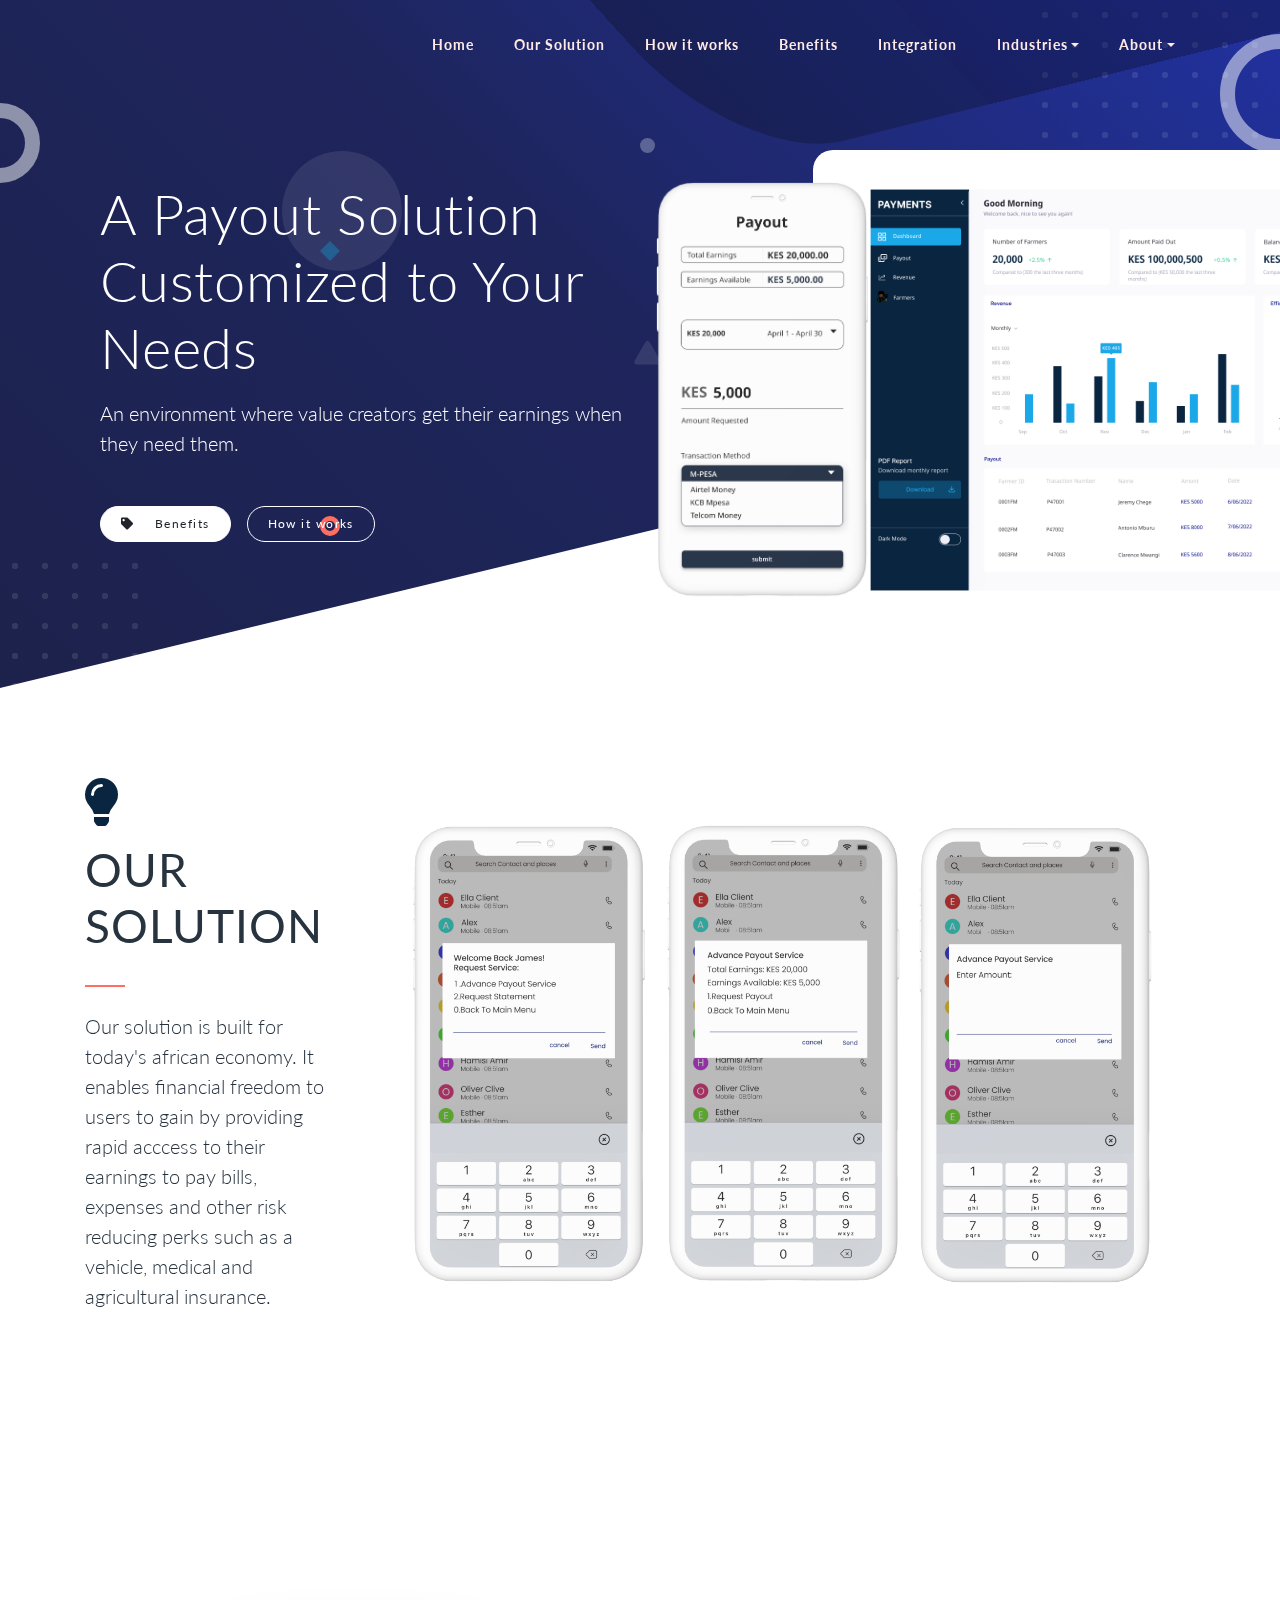
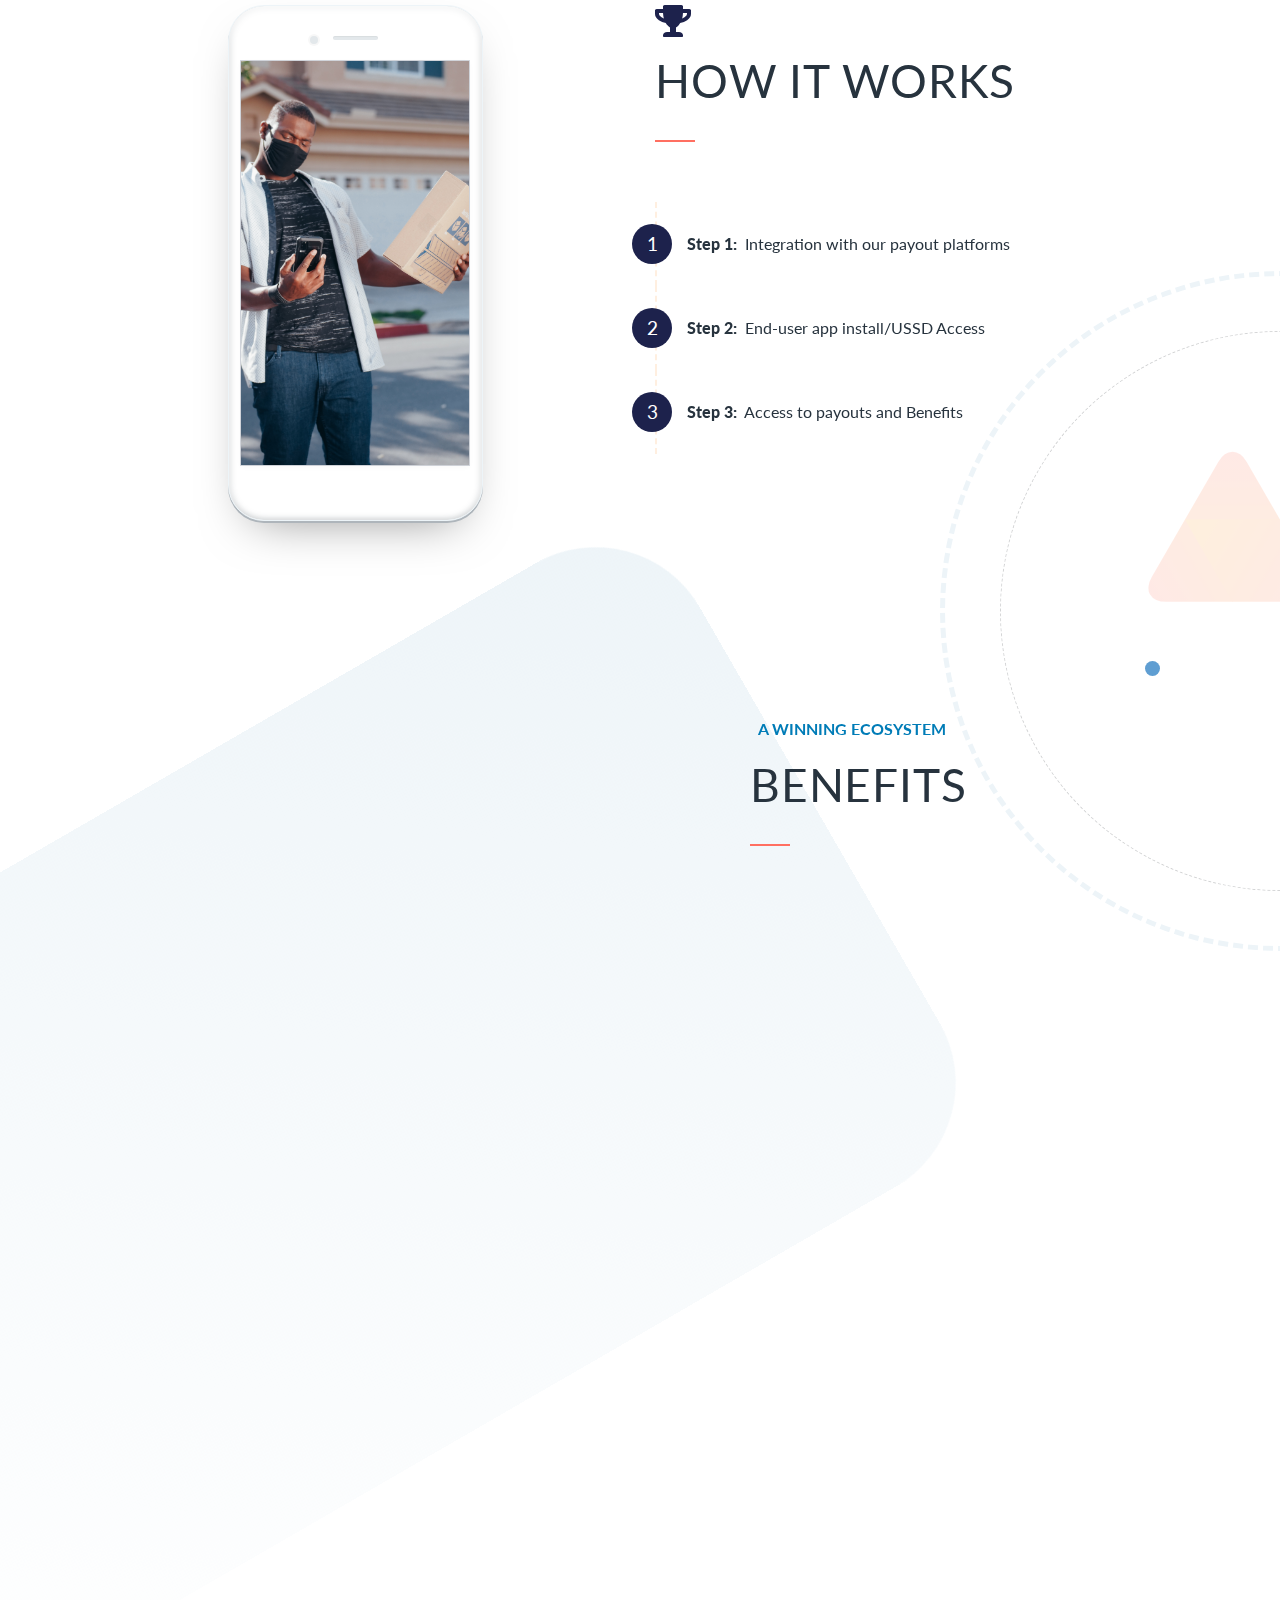
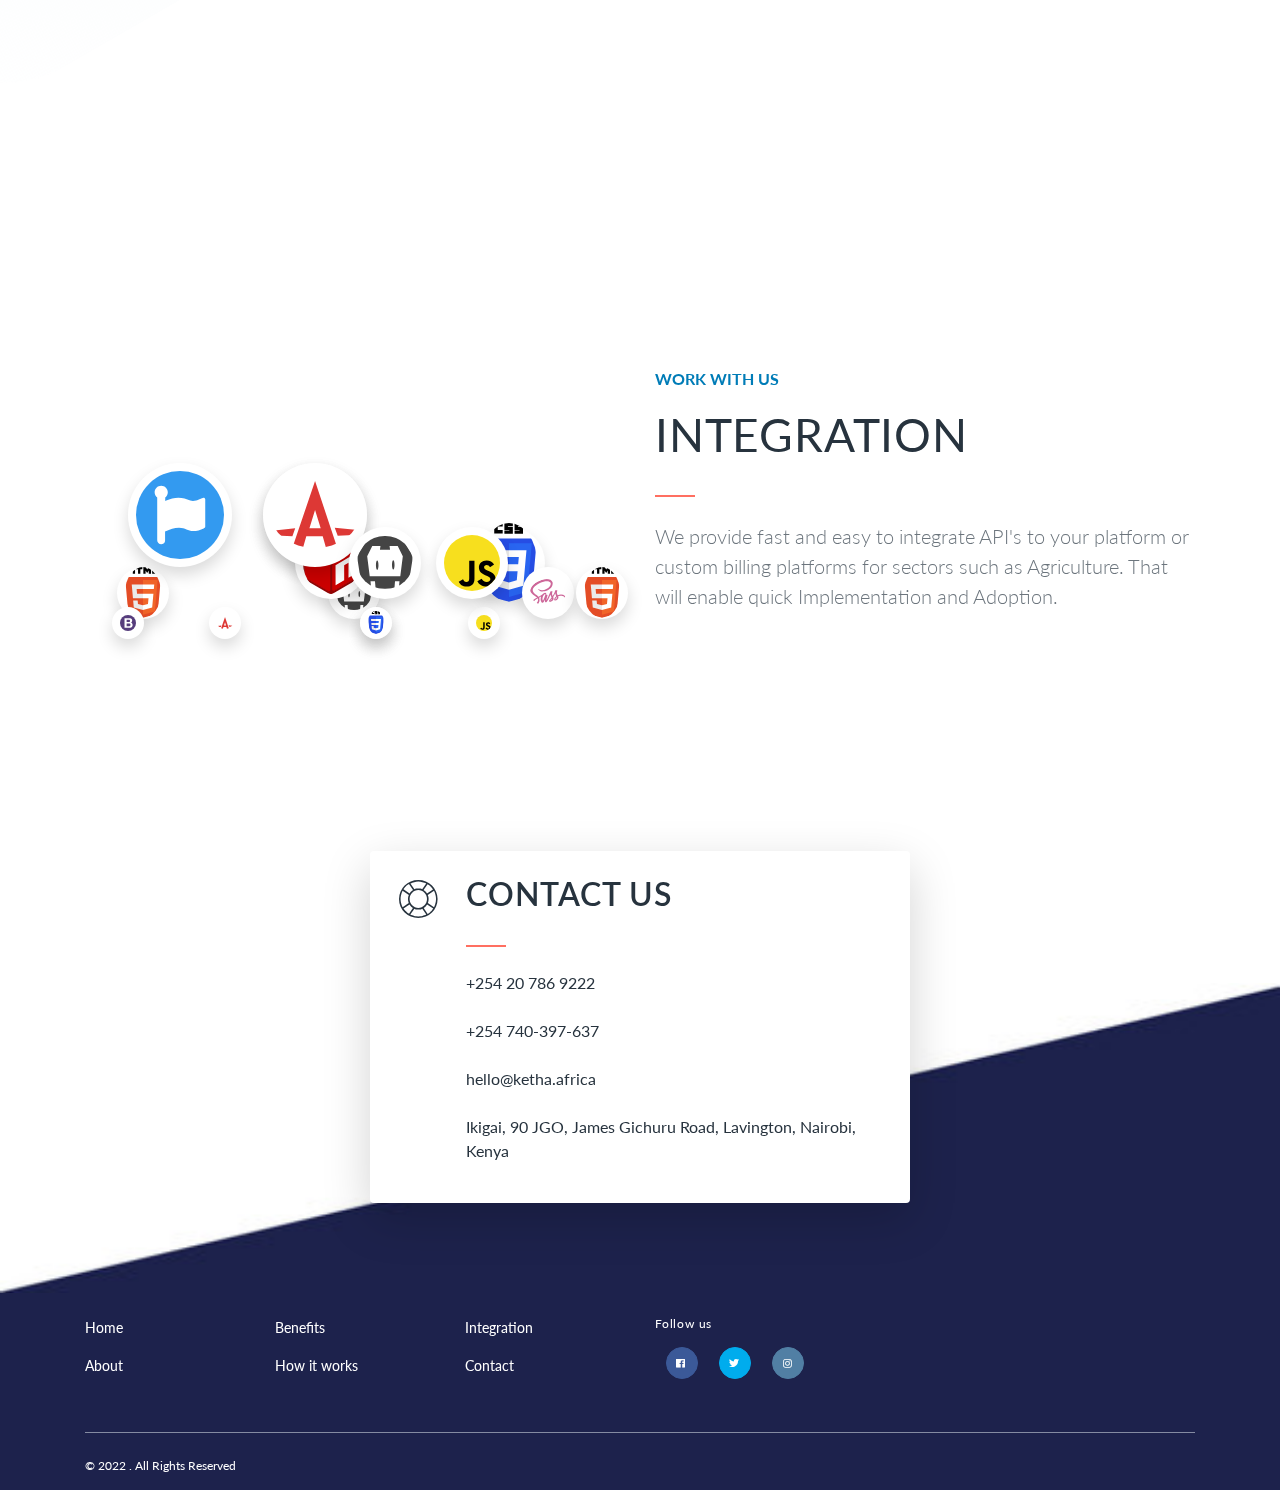
==== index.html @ 0ad2d04c "Finally" ====
<!doctype html>
<html lang="en">
    <head><meta charset="utf-8">
        <!--[if IE]><meta http-equiv="X-UA-Compatible" content="IE=edge" /><![endif]-->
        <title>Website</title><meta name="description" content=""><meta name="viewport" content="width=device-width,initial-scale=1"><!-- Place favicon.ico in the root directory --><link rel="apple-touch-icon" href="apple-touch-icon.png"><link rel="icon" href="favicon.ico"><link
            href="https://fonts.googleapis.com/css?family=Lato:100,300,400,600,700,900"
            rel="stylesheet"><link rel="stylesheet" href="css/laapp.min.css?id=z0=3434343">
        <style>
            @media only screen and (min-width: 600px) {
                .hidden-md {
                    display: none;
                }
            }
            @media only screen and (max-width: 600px) {
                .mobile-padded {
                    padding-bottom: 220px;
                }
                #works{
                    padding: 0px 40px;
                }
                .hidden-sm{
                    display: none;
                }
                .img-divs{
                    padding: 10px 20px;

                }
            }
        </style>
    </head>
    <body>
        <!--[if lt IE 8]> <p class="browserupgrade">You are using an
        <strong>outdated</strong> browser. Please <a
        href="http://browsehappy.com/">upgrade your browser</a> to improve your
        experience.</p> <![endif]-->
        <!-- Main Navigation -->
        <nav class="navbar navbar-expand-md main-nav navigation fixed-top sidebar-left">
            <div class="container">
                <button class="navbar-toggler" type="button">
                    <span class="icon-bar"></span>
                    <span class="icon-bar"></span>
                    <span class="icon-bar"></span></button>

                <div class="collapse navbar-collapse" id="main-navbar">
                    <div class="sidebar-brand">
                        <a href="index.html"><img src="img/logo.png" alt="Laapp Template" class="logo"></a>
                    </div>
                    <ul class="nav navbar-nav ml-auto">
                        <li class="nav-item">
                            <a class="nav-link scrollto" href="#home">Home</a>
                        </li>
                        <li class="nav-item">
                            <a class="nav-link scrollto" href="#about">Our Solution</a>
                        </li>
                        <li class="nav-item">
                            <a class="nav-link scrollto" href="#works">How it works</a>
                        </li>
                        <li class="nav-item">
                            <a class="nav-link scrollto" href="#benefits">Benefits</a>
                        </li>
                        <li class="nav-item">
                            <a class="nav-link scrollto" href="#integration">Integration</a>
                        </li>
                        <li class="dropdown nav-item">

                            <a
                                class="nav-link scrollto dropdown-toggle"
                                href="#industries"
                                id="dropdownMenuButton"
                                data-toggle="dropdown"
                                aria-expanded="false">Industries</a>
                            <div class="dropdown-menu" aria-labelledby="dropdownMenuButton" id="industries">
                                <a class="dropdown-item" href="alter-1.html">Agriculture Sector</a>
                                <a class="dropdown-item" href="#">Gig Economy</a>

                            </div>
                        </li>
                        <li class="dropdown nav-item">

                            <a
                                class="nav-link scrollto dropdown-toggle"
                                href="#about"
                                id="dropdownMenuButton"
                                data-toggle="dropdown"
                                aria-expanded="false">About</a>
                            <div class="dropdown-menu" aria-labelledby="dropdownMenuButton" id="about">
                                <a class="dropdown-item" href="alter-2.html">About Us</a>
                                <a class="dropdown-item" href="alter-2.html#contact">Contact us</a>
                            </div>
                        </li>

                    </ul>
                </div>
            </div>
        </nav>
        <main class="overflow-hidden position-relative">
            <!-- Alternative 3 Heading -->
            <header
                class="header alter3-header section gradient gradient-primary-auxiliary text-contrast"
                id="home">
                <div class="shapes-container">
                    <div class="animation-shape shape-ring animation--rotating-diagonal">
                        <div></div>
                    </div>
                    <div class="animation-shape shape-circle animation--clockwise">
                        <div></div>
                    </div>
                    <div class="animation-shape shape-triangle animation--anti-clockwise">
                        <div class="animation--rotating"></div>
                    </div>
                    <div class="animation-shape shape-diamond animation--anti-clockwise">
                        <div class="animation--rotating"></div>
                    </div>
                    <div class="static-shape shape-ring-1"></div>
                    <div class="static-shape shape-ring-2"></div>
                    <div class="static-shape shape-circle-1"></div>
                    <div class="static-shape pattern-dots-1"></div>
                    <div class="static-shape pattern-dots-2"></div>
                    <div class="static-shape ghost-shape ghost-shape-1"></div>
                </div>
                <div class="container-fluid bring-to-front">
                    <div class="row">
                        <div class="col-md-6 mobile-padded" style="padding-left: 100px;">
                            <h1 class="extra-bold display-md-3 font-md">
                                <span class="d-block display-md-4 light">A Payout Solution<br>
                                    Customized to Your Needs</span></h1>
                            <p class="lead">An environment where value creators get their earnings when they need them.</p>
                            <nav class="nav mt-5">
                                <a href="#" class="nav-link mr-3 btn btn btn-rounded btn-contrast">
                                    <i class="fas fa-tag mr-3"></i>
                                    Benefits
                                </a>
                                <a href="#" class="nav-link btn btn-rounded btn-outline-contrast">How it works</a>
                            </nav>
                        </div>
                        <div class="col-md-6 hidden-sm" style="position: relative;">
                            <img src="img/app.png" alt="" style="width: 35%;height:auto;">
                            <img
                                src="img/dash-final-cash.png"
                                alt=""
                                style="position: absolute;
                            top: -30px;
                            left: 27%;
                            width: 100%;
                            height: auto;
                            z-index: -1;
                            border-radius: 20px;">
                        </div>
                    </div>
                </div>
            </header>

            <!-- Isometric Mockups -->
            <section class="isometric-mockups" style="transform: rotate(0deg);">
                <div class="tablet ipad landscape" style="visibility:hidden">
                    <div class="screen"><img src="img/screens/tablet/screen.png" alt="..."></div>
                    <div class="button"></div>
                </div>
                <div class="iphone light phone-big" style="visibility:hidden">
                    <div class="screen"><img src="img/screens/app/kethaa app.png" alt="..."></div>
                    <div class="notch"></div>
                </div>

                <div class="tablet ipad portrait" style="visibility:hidden">
                    <div class="screen"><img src="img/screens/app/about.jpg" alt="..."></div>
                    <div class="button"></div>
                </div>
            </section>
            <!-- UI Mobile -->
            <section
                class="section alter3-partners bg-contrast edge top-left hidden-md hidden-lg hidden-xlg"
                id="about">
                <div class="container bring-to-front pb-md-9">
                    <div class="row">
                        <div class="col-sm-10 col-sm-offset-1">
                            <div class="section-heading" style="padding: 0px 20px;">
                                <img src="img/app.png" alt="" class="img-responsive">
                            </div>
                        </div>

                    </div>
                </div>
            </section>
            <!-- about us -->
            <section class="section alter3-partners bg-contrast edge top-left" id="about">
                <div class="container bring-to-front pb-md-9">
                    <div class="row">
                        <div class="col-md-3">
                            <div class="section-heading">
                                <i class="fas fa-lightbulb fa-3x accent mb-3"></i>
                                <h2 class="heading-line">OUR SOLUTION</h2>

                                <p class="lead">Our solution is built for today's african economy. It enables
                                    financial freedom to users to gain by providing rapid acccess to their earnings
                                    to pay bills, expenses and other risk reducing perks such as a vehicle, medical
                                    and agricultural insurance.</p>
                            </div>
                        </div>
                        <div class="col-md-9">
                            <div class="hidden-sm">
                                <img
                            src="img/latest/about.png"
                            alt="..."
                            class="img-responsive"
                            style="border-radius: 20px;margin: auto;">
                            </div>
                            <div class="hidden-md">
                                <div class="img-divs">
                                    <img src="img/farmers/farm-1.png" alt="" class="img-responsive"></div>
                                <div class="img-divs"><img src="img/farmers/farm-2.png" alt="" class="img-responsive"></div>
                                <div class="img-divs"><img src="img/farmers/farm-3.png" alt="" class="img-responsive"></div>
                            </div>
                        </div>
                    </div>
                </div>
            </section>

            <!-- How it works -->
            <section class="section features-cant-miss">
                <div class="shapes-container overflow-clear">
                    <div class="shape shape-circle shape-circle-1">
                        <div data-aos="fade-up-left"></div>
                    </div>
                    <div class="shape shape-circle shape-circle-2">
                        <div data-aos="fade-up-right" data-aos-delay="200"></div>
                    </div>
                    <div class="shape shape-circle shape-circle-3">
                        <div data-aos="fade-up-left" data-aos-delay="400"></div>
                    </div>
                    <div class="shape shape-circle shape-circle-4">
                        <div data-aos="fade-up-left" data-aos-delay="600"></div>
                    </div>
                    <div class="shape shape-triangle shape-animated">
                        <div class="animation--rotating"></div>
                    </div>
                </div>
                <div class="container" id="works">
                    <div class="row gap-y">
                        <div class="col-md-6 order-md-last">
                            <div class="section-heading">
                                <i class="fas fa-trophy fa-2x text-danger mb-3"></i>
                                <h2 class="heading-line">HOW IT WORKS</h2>
                            </div>
                            <div>
                                <div class="styled">
                                    <b>Step 1:
                                    </b>
                                    &nbsp; Integration with our payout platforms</div>
                                <div class="styled">
                                    <b>Step 2:
                                    </b>
                                    &nbsp; End-user app install/USSD Access</div>
                                <div class="styled">
                                    <b>Step 3:
                                    </b>
                                    &nbsp; Access to payouts and Benefits</div>
                            </div>
                        </div>
                        <div class="col-md-6">
                            <!-- <div class="bubble bubble-left center-x-md"> <figure class="rounded
                            overflow-hidden shadow" data-aos="zoom-in"><img
                            src="img/screens/app/pieces/4.png" class="img-responsive" alt=""></figure>
                            </div> <figure class="bubble bubble-right rounded overflow-hidden shadow"><img
                            src="img/screens/app/pieces/5.png" class="img-responsive" alt=""
                            data-aos="fade-left"></figure>-->
                            <div class="iphone light">
                                <div class="screen shadow-box"><img src="img/screens/app/black.jpg" alt="..."></div>
                                <div class="notch"></div>
                            </div>
                        </div>
                    </div>
                </div>
            </section>

            <!-- Benefits -->
            <section class="section alter3-features" id="benefits">
                <div class="shapes-container">
                    <div class="shape shape-ring shape-ring-1">
                        <div class="animation animation--rotating"></div>
                    </div>
                    <div class="shape shape-ring shape-ring-2">
                        <div class="animation animation--rotating"></div>
                    </div>
                    <div class="shape shape-circle animation--clockwise">
                        <div></div>
                    </div>
                    <div class="shape background-shape-main"></div>
                </div>
                <div class="container">
                    <div class="row" style="align-items: flex-start !important;">
                        <div class="col-lg-5 order-lg-last">
                            <div class="section-heading">
                                <p class="px-2 text-alternate text-uppercase bold">A winning Ecosystem</p>
                                <h2 class="heading-line">BENEFITS</h2>
                                <p class="lead text-muted my-4 semi-bold"></p>
                                <p></p>

                            </div>
                        </div>
                        <div class="col-lg-7 pr-lg-6">
                            <div class="row">
                                <div class="col-lg-6 rotated-cards">
                                    <div data-aos="fade-down" data-aos-delay="0">
                                        <div class="card border-0 shadow mb-5 tilt">
                                            <div class="card-body py-5 px-4">
                                                <div
                                                    class="icon-box rounded-circle gradient gradient-primary-light text-contrast shadow icon-xl mb-3">
                                                    <i class="icon m-0 pe pe-7s-user pe-3x"></i>
                                                </div>
                                                <h4 class="bold mb-5">Reduced Absenteesm</h4>

                                            </div>
                                        </div>
                                    </div>
                                    <div data-aos="fade-down" data-aos-delay="500">
                                        <div class="card border-0 shadow mb-5 tilt">
                                            <div class="card-body py-5 px-4">
                                                <div
                                                    class="icon-box rounded-circle gradient gradient-primary-light text-contrast shadow icon-xl mb-3">
                                                    <i class="icon m-0 pe pe-7s-check pe-3x"></i>
                                                </div>
                                                <h4 class="bold mb-5">Increased Retention</h4>

                                            </div>
                                        </div>
                                    </div>
                                </div>
                                <div class="col-lg-6 rotated-cards">
                                    <div data-aos="fade-down" data-aos-delay="800">
                                        <div class="card border-0 shadow mb-5 tilt">
                                            <div class="card-body py-5 px-4">
                                                <div
                                                    class="icon-box rounded-circle gradient gradient-primary-light text-contrast shadow icon-xl mb-3">
                                                    <i class="icon m-0 pe pe-7s-light pe-3x"></i>
                                                </div>
                                                <h4 class="bold mb-5">Improved Productivity</h4>
                                                <!--<p class="text-muted lead">Lorem ipsum dolor sit amet, consectetur
                                                adipisicing elit</p>-->
                                            </div>
                                        </div>
                                    </div>
                                    <div data-aos="fade-down" data-aos-delay="1200">
                                        <div class="card border-0 shadow mb-5 tilt">
                                            <div class="card-body py-5 px-4">
                                                <div
                                                    class="icon-box rounded-circle gradient gradient-primary-light text-contrast shadow icon-xl mb-3">
                                                    <i class="icon m-0 pe pe-7s-cash pe-3x"></i>
                                                </div>
                                                <h4 class="bold mb-5">Instant access to payments</h4>

                                            </div>
                                        </div>
                                    </div>
                                    <div data-aos="fade-down" data-aos-delay="1700">
                                        <div class="card border-0 shadow mb-5 tilt">
                                            <div class="card-body py-5 px-4">
                                                <div
                                                    class="icon-box rounded-circle gradient gradient-primary-light text-contrast shadow icon-xl mb-3">
                                                    <i class="icon m-0 pe pe-7s-cash pe-3x"></i>
                                                </div>
                                                <h4 class="bold mb-5">Financial Inclusivity for employees and suppliers</h4>

                                            </div>
                                        </div>
                                    </div>
                                </div>
                            </div>
                        </div>
                    </div>
                </div>
            </section>

            <!-- Integrations -->
            <section class="section integration-bubbles" id="integration">
                <div class="container overflow-hidden">
                    <div class="row">
                        <div class="col-md-6">
                            <div class="bubbles-wrapper">
                                <div class="animations m-0">
                                    <div class="bubble bg-contrast rounded-circle p-2 shadow icon icon-md"><img src="img/demo/header/apx.svg" alt="" class="img-responsive">
                                        <span class="badge badge-contrast shadow-box">Autoprefixer</span></div>
                                    <div class="bubble bg-contrast rounded-circle p-2 shadow icon icon-xxl"><img src="img/demo/header/bs.svg" alt="" class="img-responsive">
                                        <span class="badge badge-contrast shadow-box">Bootstrap</span></div>
                                    <div class="bubble bg-contrast rounded-circle p-2 shadow icon icon-lg"><img src="img/demo/header/cordova.svg" alt="" class="img-responsive">
                                        <span class="badge badge-contrast shadow-box">Cordova</span></div>
                                    <div class="bubble bg-contrast rounded-circle p-2 shadow icon icon-xl"><img src="img/demo/header/css.svg" alt="" class="img-responsive">
                                        <span class="badge badge-contrast shadow-box">CSS</span></div>
                                    <div class="bubble bg-contrast rounded-circle p-2 shadow icon icon-md"><img src="img/demo/header/fa.svg" alt="" class="img-responsive">
                                        <span class="badge badge-contrast shadow-box">Fontawesome</span></div>
                                    <div class="bubble bg-contrast rounded-circle p-2 shadow icon icon-lg"><img src="img/demo/header/html.svg" alt="" class="img-responsive">
                                        <span class="badge badge-contrast shadow-box">HTML</span></div>
                                    <div class="bubble bg-contrast rounded-circle p-2 shadow icon icon-md"><img src="img/demo/header/js.svg" alt="" class="img-responsive">
                                        <span class="badge badge-contrast shadow-box">Javascript</span></div>
                                    <div class="bubble bg-contrast rounded-circle p-2 shadow icon icon-xl"><img src="img/demo/header/npm.svg" alt="" class="img-responsive">
                                        <span class="badge badge-contrast shadow-box">Npm</span></div>
                                    <div class="bubble bg-contrast rounded-circle p-2 shadow icon icon-lg"><img src="img/demo/header/sass.svg" alt="" class="img-responsive">
                                        <span class="badge badge-contrast shadow-box">SASS</span></div>
                                    <div class="bubble bg-contrast rounded-circle p-2 shadow icon icon-xxl"><img src="img/demo/header/apx.svg" alt="" class="img-responsive">
                                        <span class="badge badge-contrast shadow-box">Autoprefixer</span></div>
                                    <div class="bubble bg-contrast rounded-circle p-2 shadow icon icon-md"><img src="img/demo/header/bs.svg" alt="" class="img-responsive">
                                        <span class="badge badge-contrast shadow-box">Bootstrap</span></div>
                                    <div class="bubble bg-contrast rounded-circle p-2 shadow icon icon-xl"><img src="img/demo/header/cordova.svg" alt="" class="img-responsive">
                                        <span class="badge badge-contrast shadow-box">Cordova</span></div>
                                    <div class="bubble bg-contrast rounded-circle p-2 shadow icon icon-md"><img src="img/demo/header/css.svg" alt="" class="img-responsive">
                                        <span class="badge badge-contrast shadow-box">CSS</span></div>
                                    <div class="bubble bg-contrast rounded-circle p-2 shadow icon icon-xxl"><img src="img/demo/header/fa.svg" alt="" class="img-responsive">
                                        <span class="badge badge-contrast shadow-box">Fontawesome</span></div>
                                    <div class="bubble bg-contrast rounded-circle p-2 shadow icon icon-lg"><img src="img/demo/header/html.svg" alt="" class="img-responsive">
                                        <span class="badge badge-contrast shadow-box">HTML</span></div>
                                    <div class="bubble bg-contrast rounded-circle p-2 shadow icon icon-xl"><img src="img/demo/header/js.svg" alt="" class="img-responsive">
                                        <span class="badge badge-contrast shadow-box">Javascript</span></div>
                                </div>
                            </div>
                        </div>
                        <div class="col-md-6">
                            <div class="section-heading">
                                <p class="text-alternate text-uppercase bold">Work With Us</p>
                                <h2 class="heading-line">INTEGRATION</h2>
                                <p class="lead text-muted">We provide fast and easy to integrate API's to your
                                    platform or custom billing platforms for sectors such as Agriculture. That will
                                    enable quick Implementation and Adoption.</p>
                            </div>

                        </div>
                    </div>
                </div>
            </section>

            <!-- Contact Channels -->
            <section class="section" id="contact">
                <div class="container bring-to-front">
                    <div
                        class="row gap-y"
                        style="display:flex;align-items:center;justify-content:center;">

                        <div class="col-md-6 col-md-offset-3">
                            <div class="rounded media bg-contrast shadow-lg p-4">
                                <div class="icon-shape mr-4">
                                    <i class="pe pe-7s-help2 pe-3x"></i>
                                </div>
                                <div class="media-body">
                                    <h2 class="heading-line">CONTACT US</h2>

                                    <p class="mt-4">

                                        +254 20 786 9222<br><br>

                                        +254 740-397-637<br><br>

                                        hello@ketha.africa<br><br>

                                        Ikigai, 90 JGO, James Gichuru Road, Lavington, Nairobi, Kenya
                                    </p>
                                </div>
                            </div>
                        </div>
                    </div>
                </div>
            </section>
        </main>
        <!-- Footer -->
        <footer class="site-footer section bg-dark text-contrast edge top-left">
            <div class="container py-3">
                <div class="row gap-y text-center text-md-left">

                    <div class="col-md-2">
                        <nav class="nav flex-column">
                            <a class="nav-item py-2 text-contrast" href="#home">Home</a>
                            <a class="nav-item py-2 text-contrast" href="#about">About</a>

                        </nav>
                    </div>
                    <div class="col-md-2">
                        <nav class="nav flex-column">
                            <a class="nav-item py-2 text-contrast" href="#benefits">Benefits</a>
                            <a class="nav-item py-2 text-contrast" href="#works">How it works</a>

                        </nav>
                    </div>
                    <div class="col-md-2">
                        <nav class="nav flex-column">
                            <a class="nav-item py-2 text-contrast" href="#integration">Integration</a>
                            <a class="nav-item py-2 text-contrast" href="#contact">Contact</a>

                        </nav>
                    </div>
                    <div class="col-md-2">
                        <h6 class="py-2 small">Follow us</h6>
                        <nav class="nav justify-content-around">
                            <a target="_blank" class="btn btn-circle btn-sm brand-facebook">
                                <i class="fab fa-facebook"></i>
                            </a>
                            <a class="btn btn-circle btn-sm brand-twitter">
                                <i class="fab fa-twitter"></i>
                            </a>
                            <a class="btn btn-circle btn-sm brand-instagram">
                                <i class="fab fa-instagram"></i>
                            </a>
                        </nav>
                    </div>
                </div><hr class="mt-5 op-5">
                <div class="row small">
                    <div class="col-md-4">
                        <p class="mt-2 mb-0 text-center text-md-left">© 2022
                            <a href="https://5studios.net"></a>. All Rights Reserved</p>
                    </div>
                </div>
            </div>
        </footer>
        <script src="js/laapp.min.js"></script>
        <!-- Global site tag (gtag.js) - Google Analytics -->
        <script
            async="async"
            src="https://www.googletagmanager.com/gtag/js?id=UA-76592740-15"></script>
        <script>
            window.dataLayer = window.dataLayer || [];
            function gtag() {
                dataLayer.push(arguments);
            }
            gtag('js', new Date());

            gtag('config', 'UA-76592740-15');
        </script>
    </body>
</html>
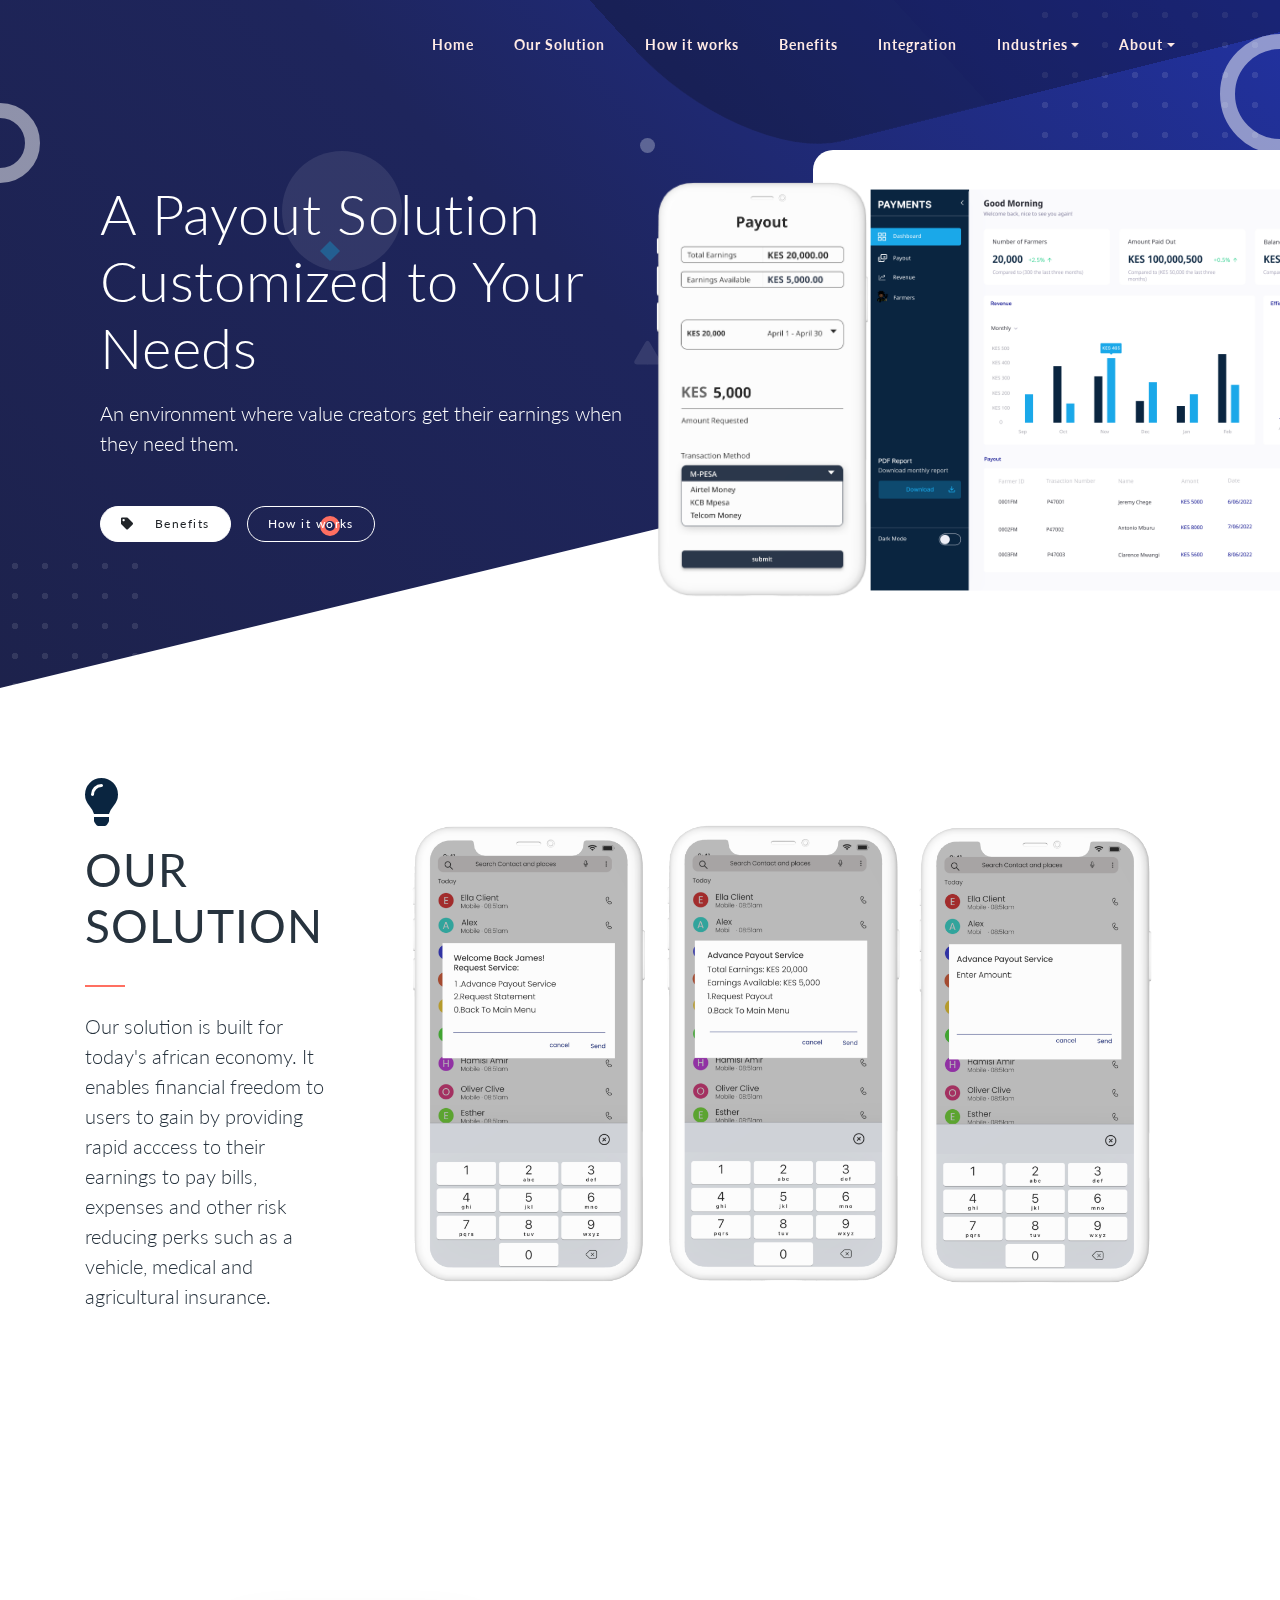
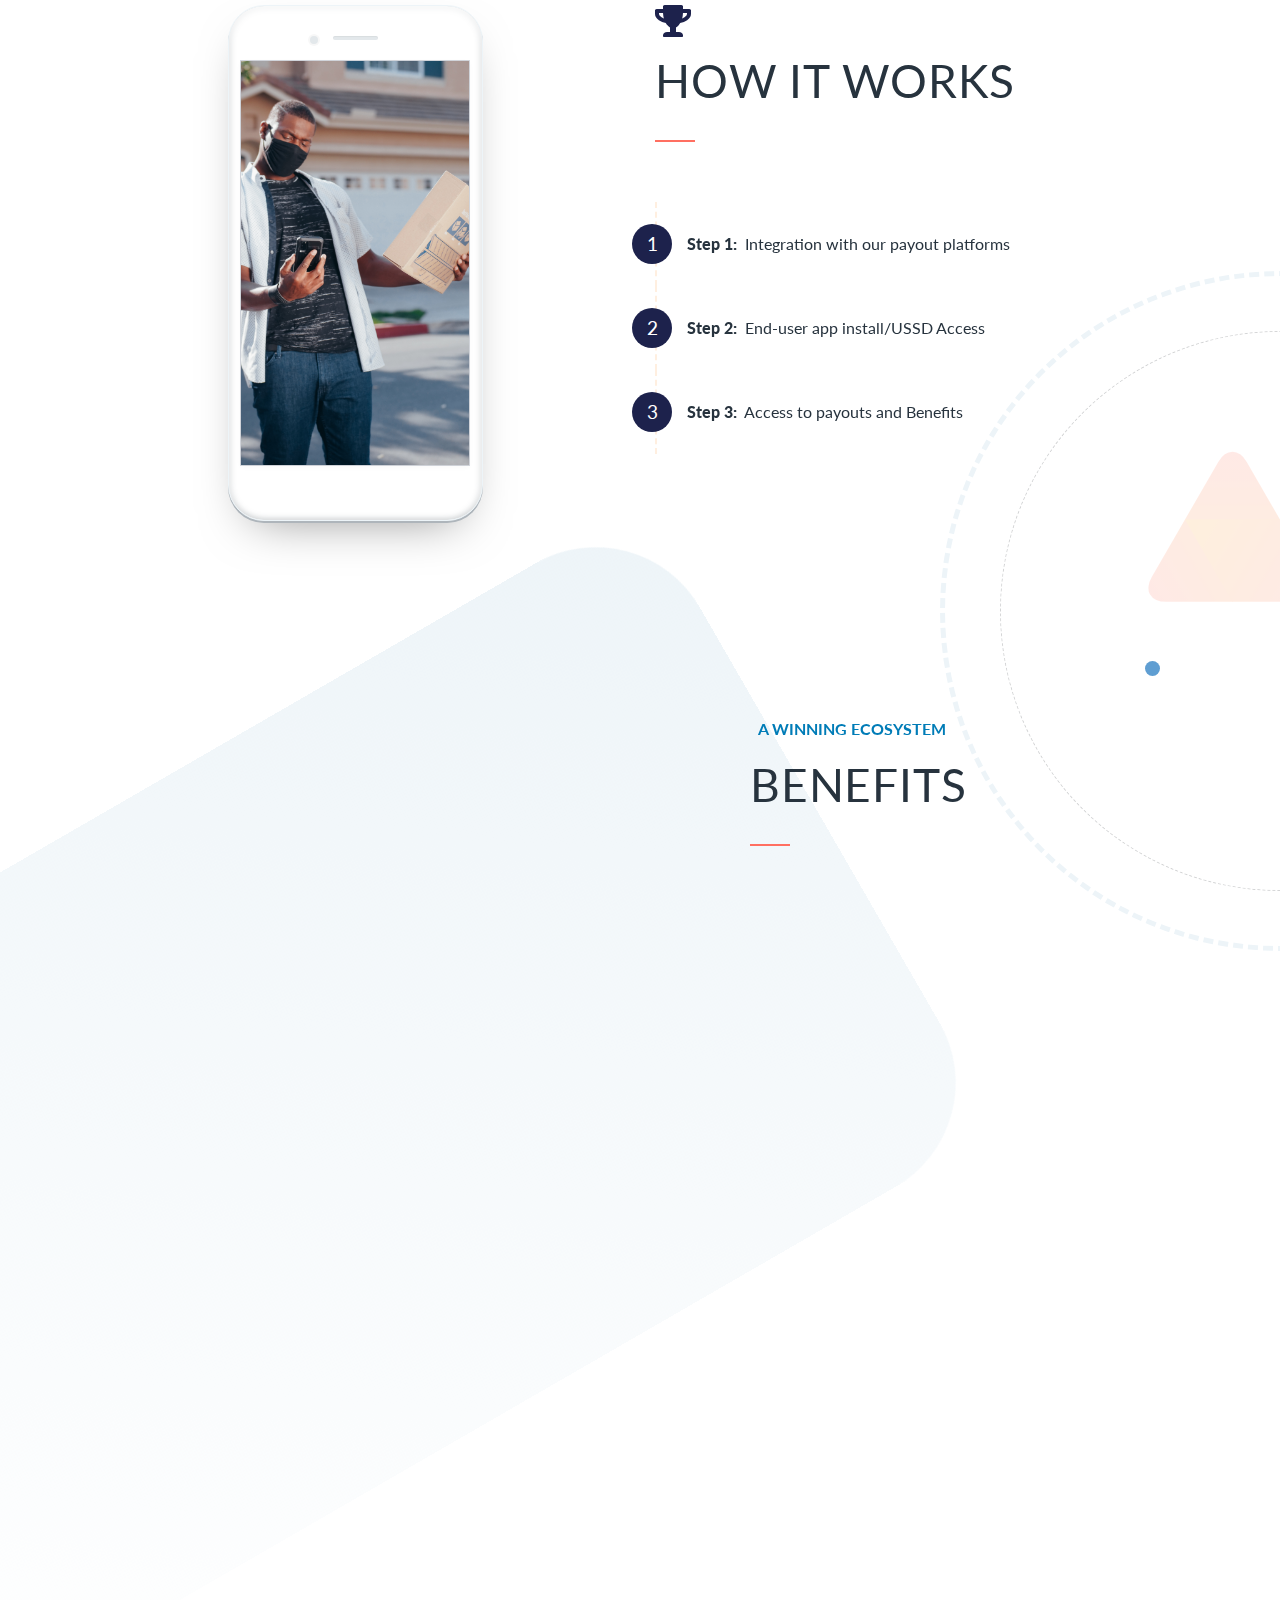
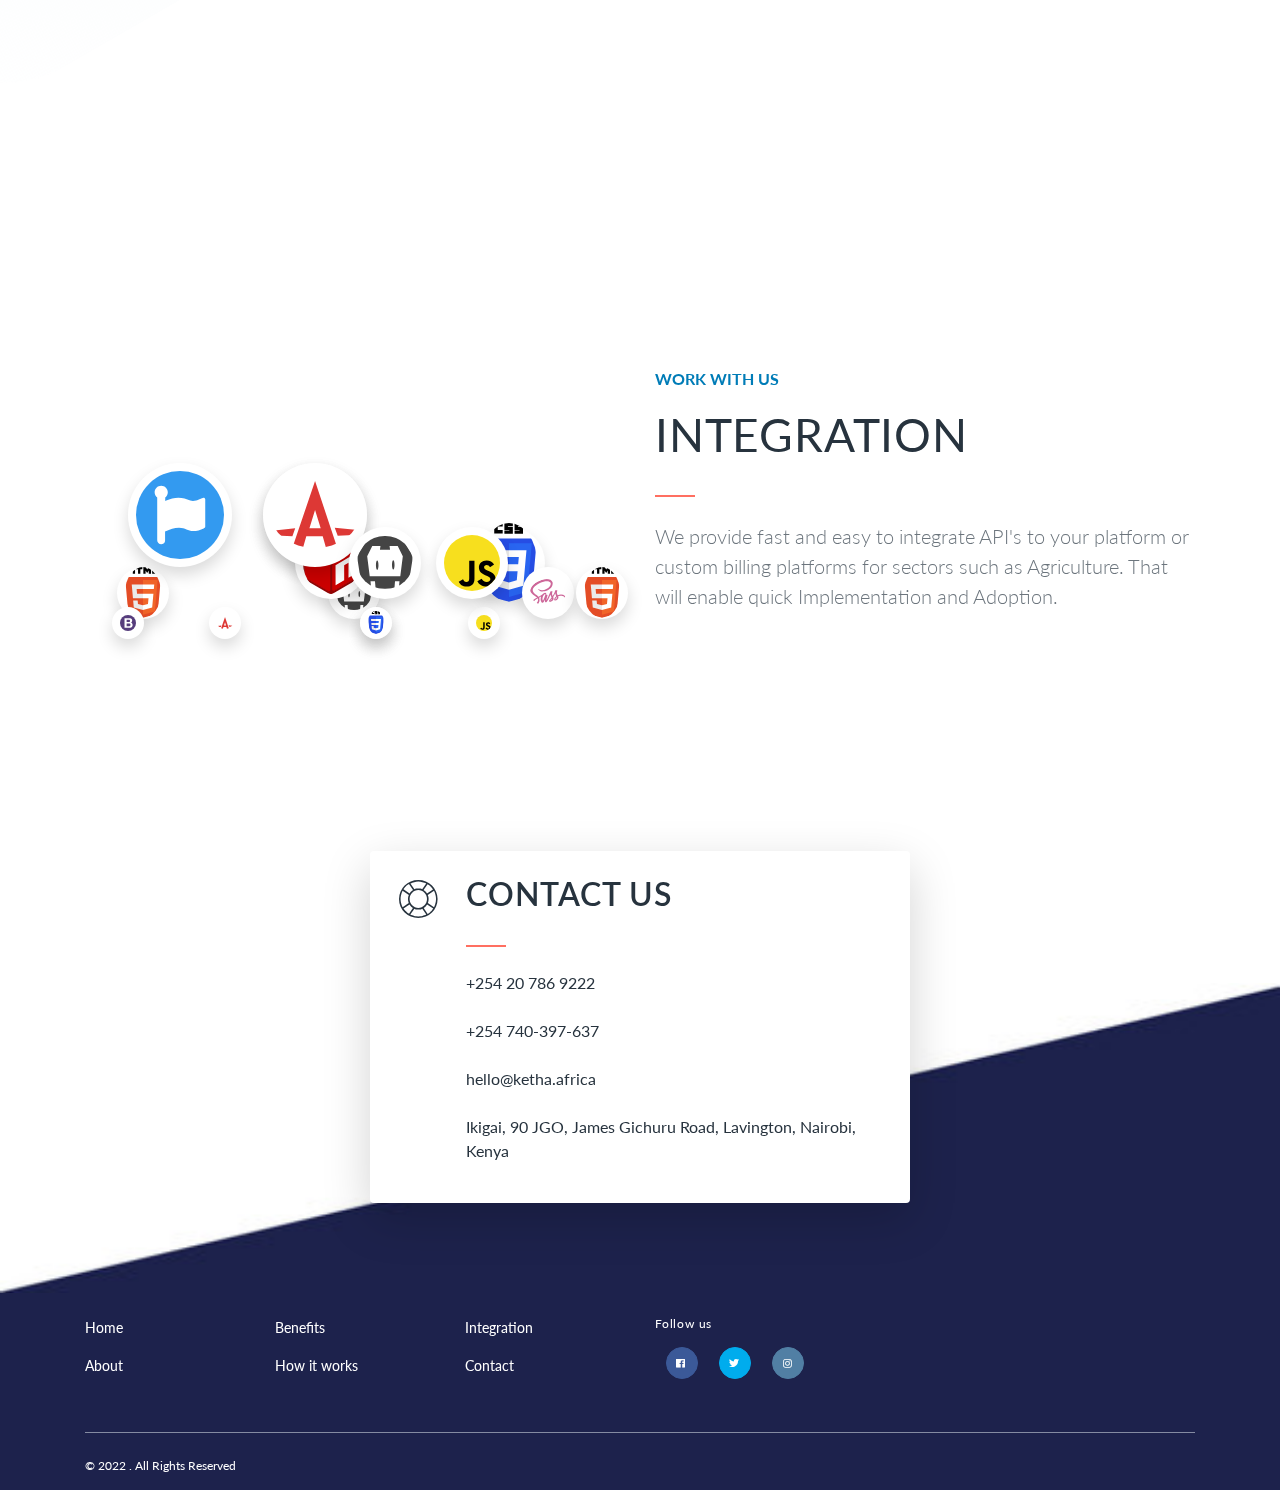
==== commit 0898e778: "Update index.html" ====
--- a/index.html
+++ b/index.html
@@ -13,7 +13,9 @@
             }
             @media only screen and (max-width: 600px) {
                 .mobile-padded {
+                    padding: 50px 10px 220px !important;
                     padding-bottom: 220px;
+                    
                 }
                 #works{
                     padding: 0px 40px;
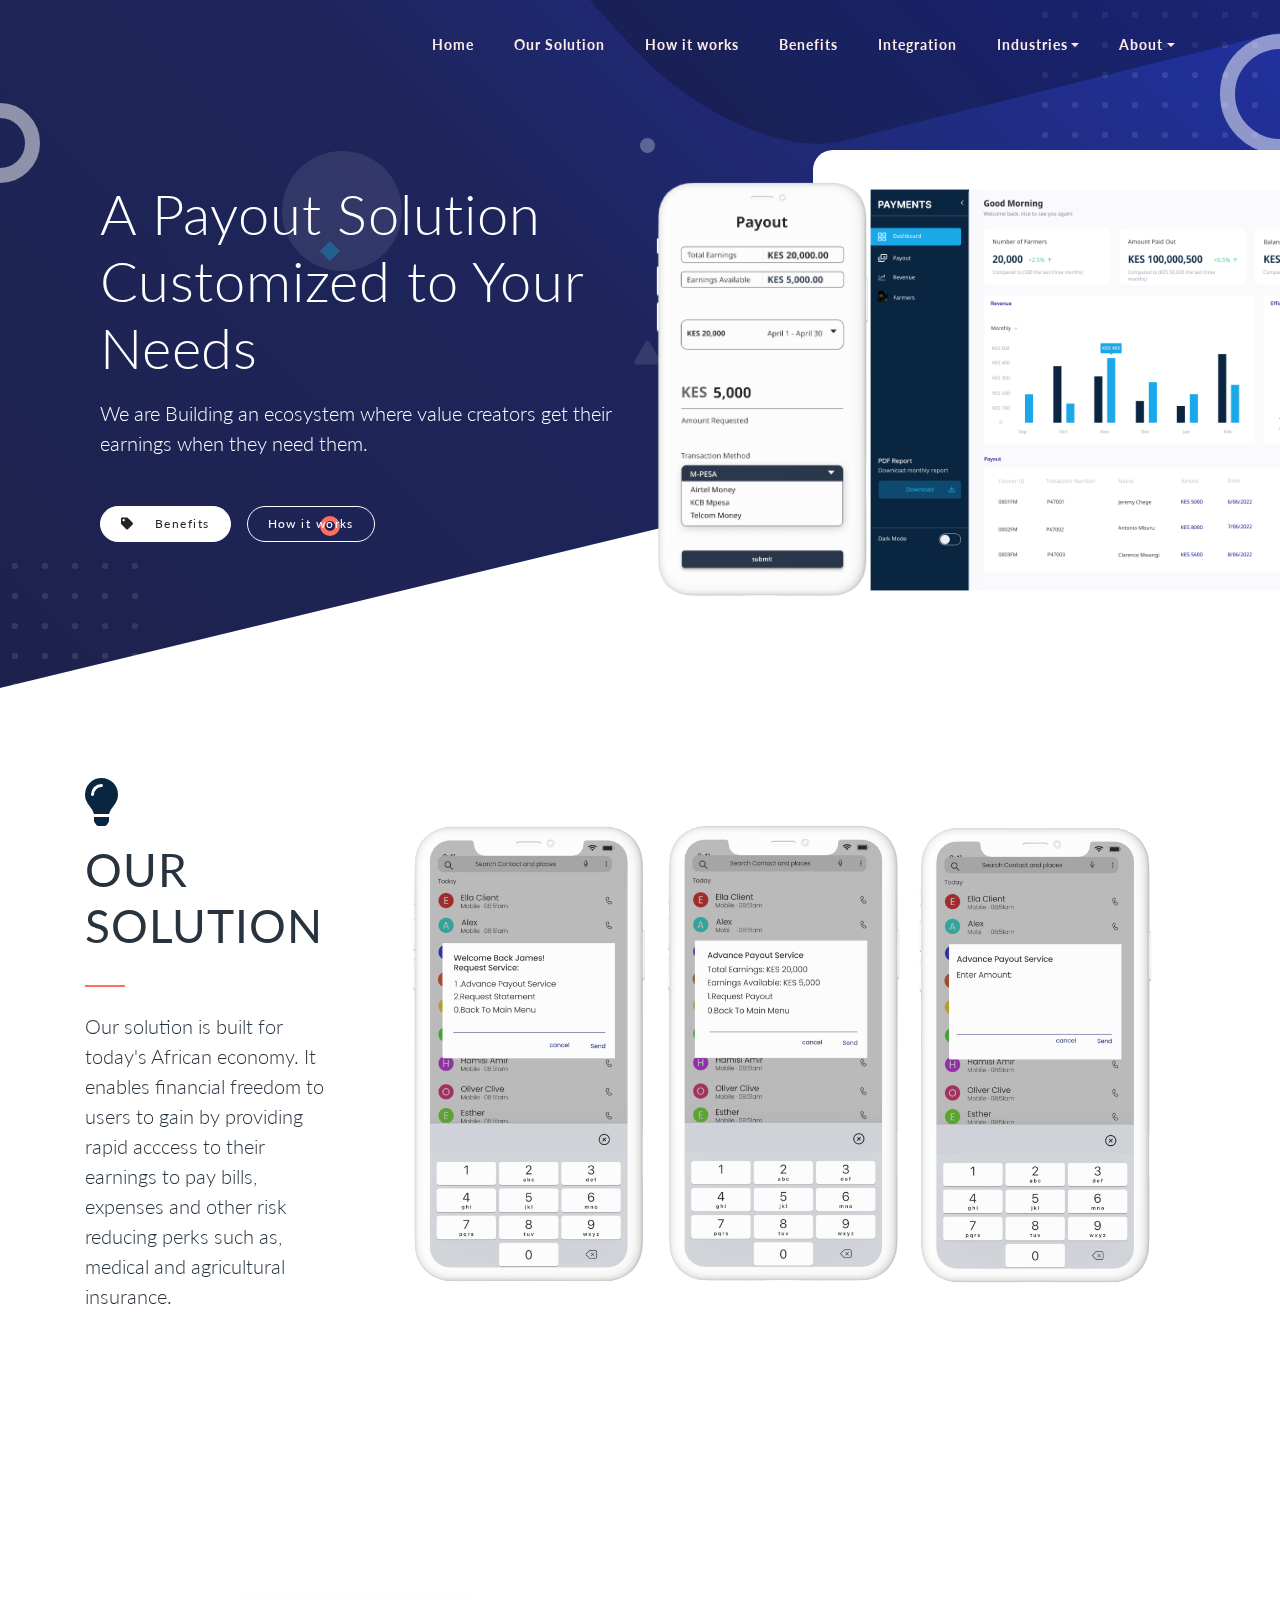
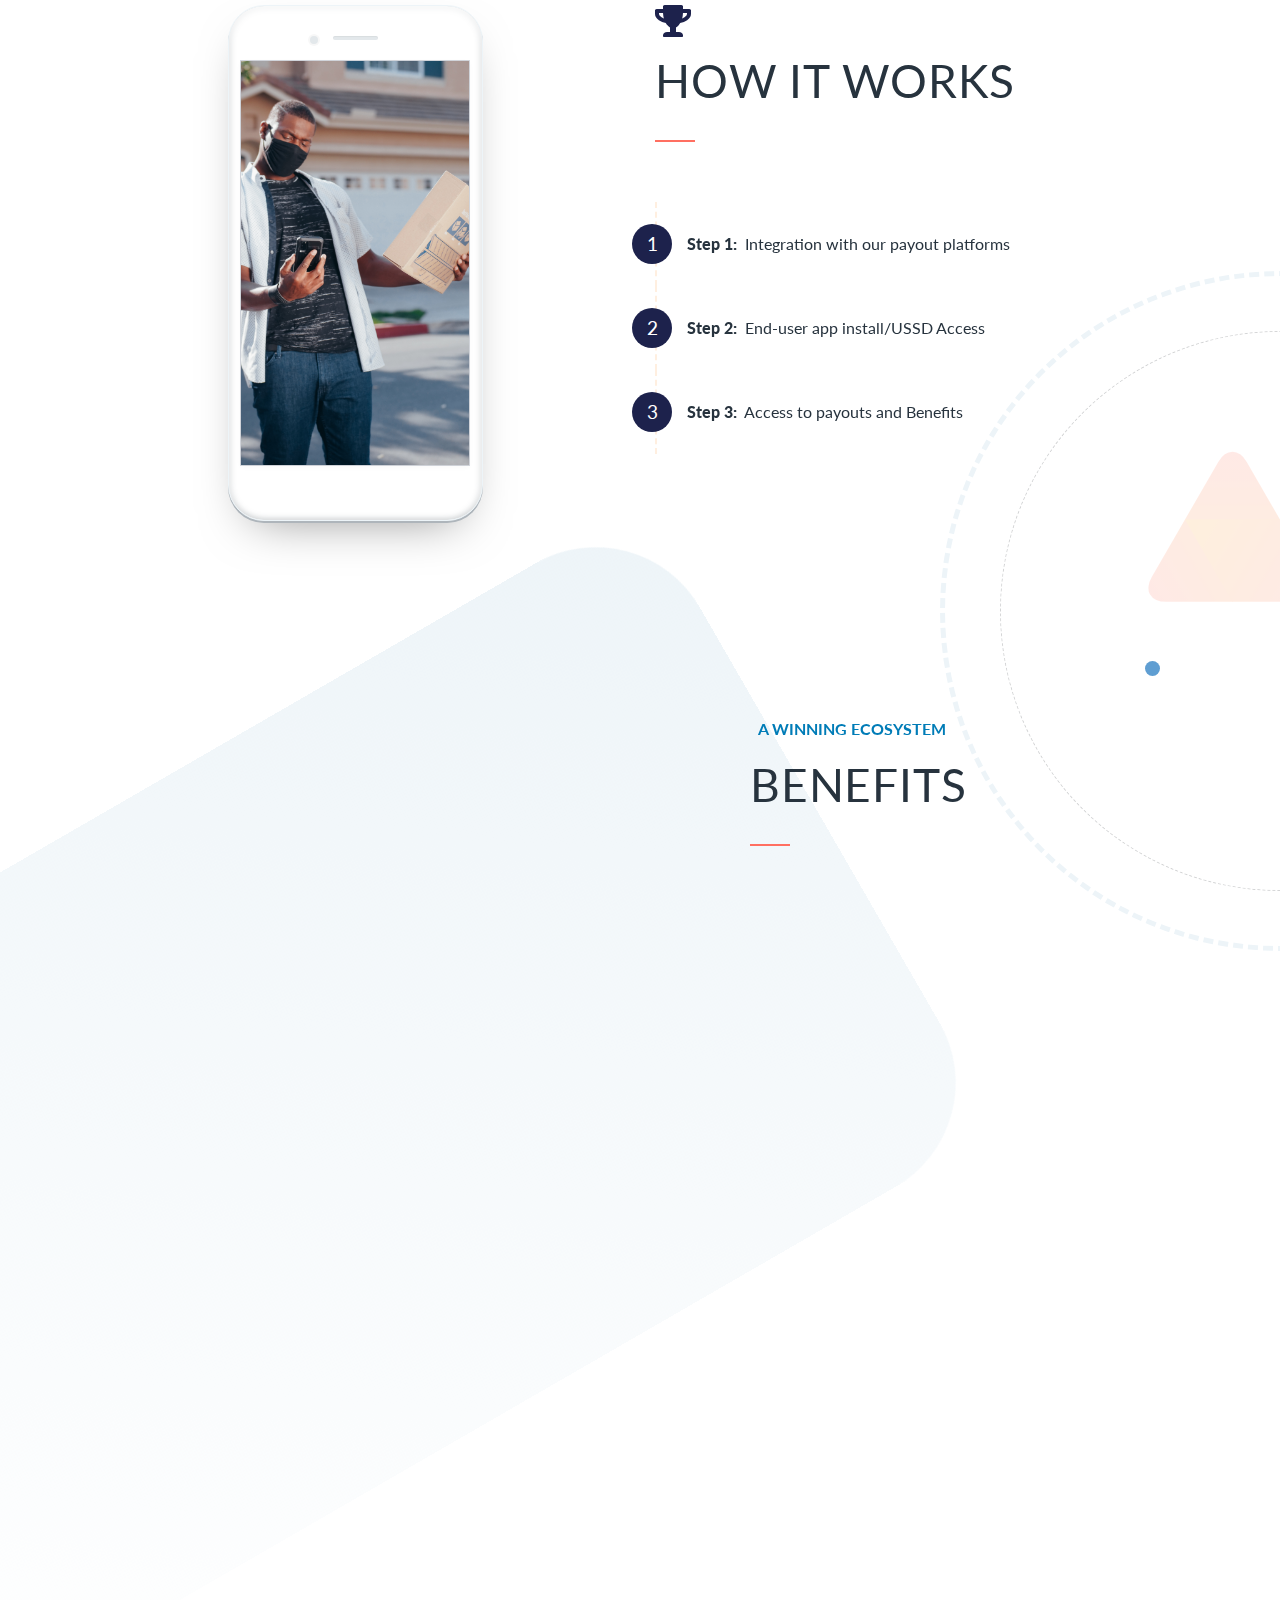
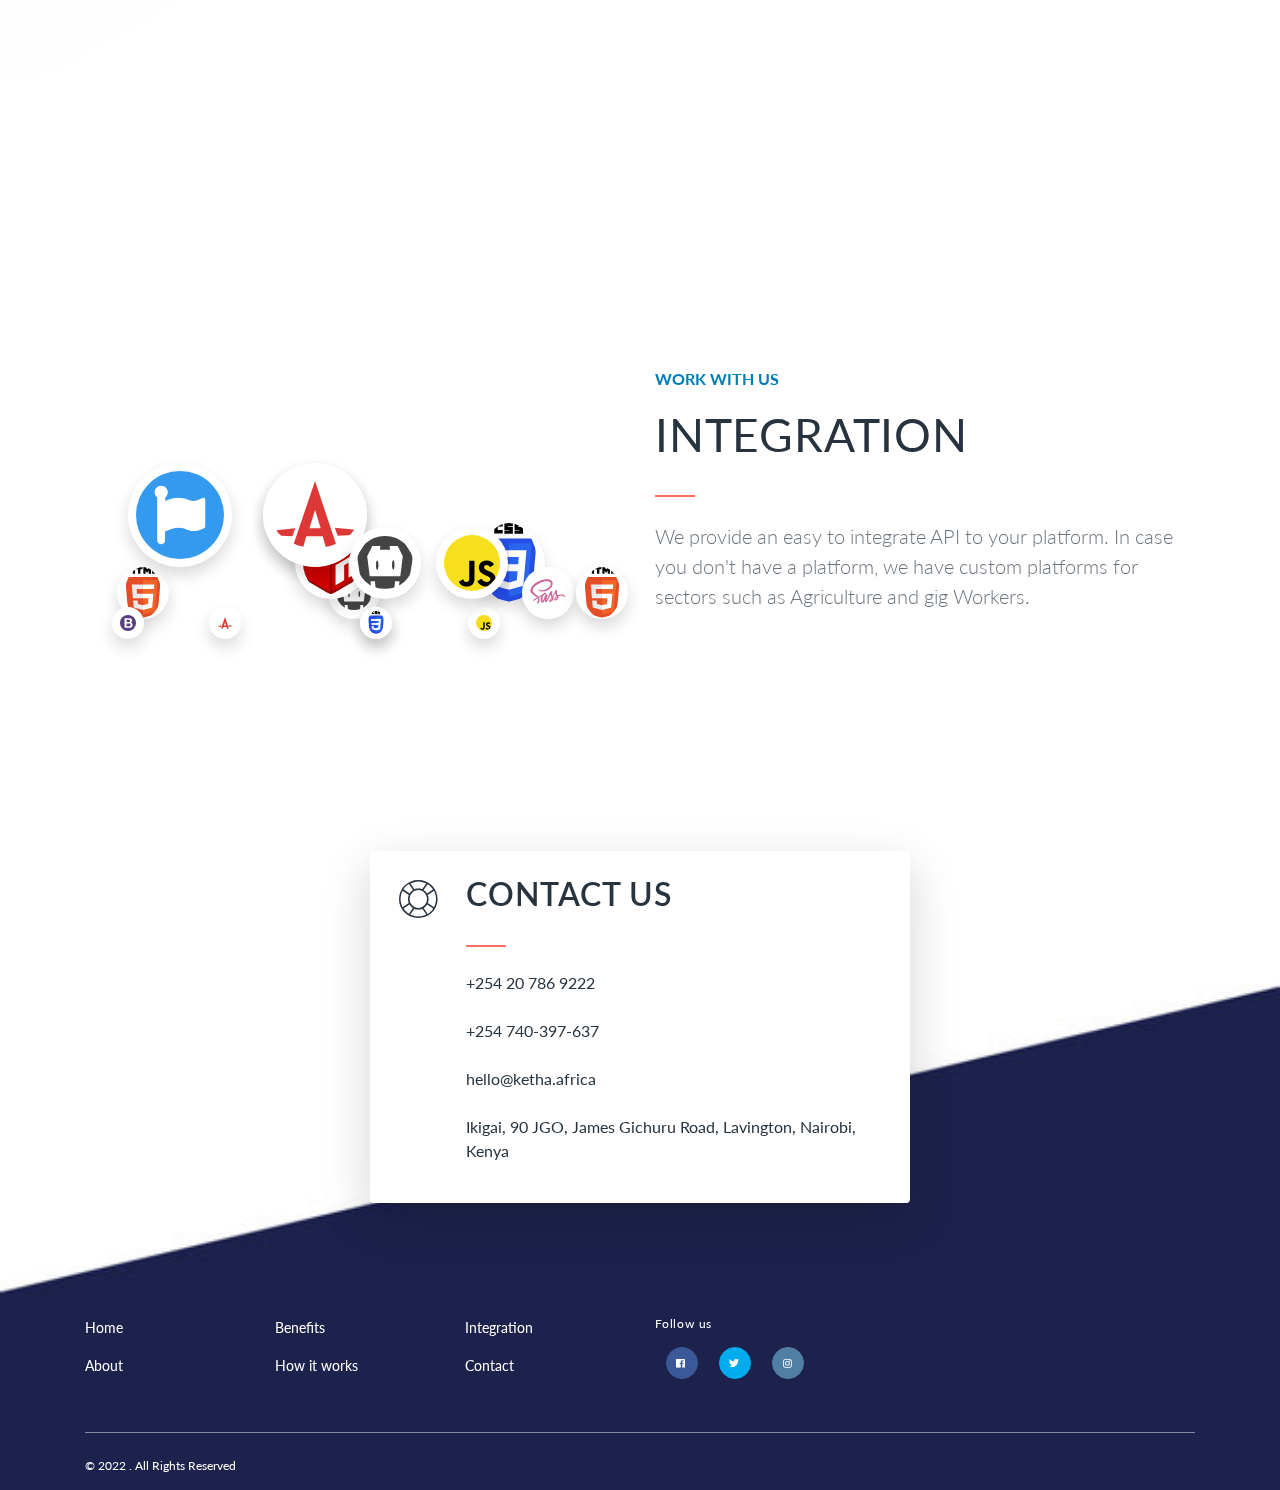
==== commit 5d677cad: "Update index.html" ====
--- a/index.html
+++ b/index.html
@@ -126,13 +126,14 @@
                             <h1 class="extra-bold display-md-3 font-md">
                                 <span class="d-block display-md-4 light">A Payout Solution<br>
                                     Customized to Your Needs</span></h1>
-                            <p class="lead">An environment where value creators get their earnings when they need them.</p>
+                            <p class="lead">We are Building an ecosystem where value creators get their earnings 
+                                when they need them.</p>
                             <nav class="nav mt-5">
-                                <a href="#" class="nav-link mr-3 btn btn btn-rounded btn-contrast">
+                                <a href="#benefits" class="nav-link mr-3 btn btn btn-rounded btn-contrast scrollto">
                                     <i class="fas fa-tag mr-3"></i>
                                     Benefits
                                 </a>
-                                <a href="#" class="nav-link btn btn-rounded btn-outline-contrast">How it works</a>
+                                <a href="#works" class="nav-link btn btn-rounded btn-outline-contrast scrollto">How it works</a>
                             </nav>
                         </div>
                         <div class="col-md-6 hidden-sm" style="position: relative;">
@@ -192,9 +193,9 @@
                                 <i class="fas fa-lightbulb fa-3x accent mb-3"></i>
                                 <h2 class="heading-line">OUR SOLUTION</h2>
 
-                                <p class="lead">Our solution is built for today's african economy. It enables
+                                <p class="lead">Our solution is built for today's African economy. It enables
                                     financial freedom to users to gain by providing rapid acccess to their earnings
-                                    to pay bills, expenses and other risk reducing perks such as a vehicle, medical
+                                    to pay bills, expenses and other risk reducing perks such as, medical
                                     and agricultural insurance.</p>
                             </div>
                         </div>
@@ -418,9 +419,9 @@
                             <div class="section-heading">
                                 <p class="text-alternate text-uppercase bold">Work With Us</p>
                                 <h2 class="heading-line">INTEGRATION</h2>
-                                <p class="lead text-muted">We provide fast and easy to integrate API's to your
-                                    platform or custom billing platforms for sectors such as Agriculture. That will
-                                    enable quick Implementation and Adoption.</p>
+                                <p class="lead text-muted">We provide an easy to integrate API to your
+                                    platform. In case you don't have a platform, we have custom platforms for sectors 
+                                    such as Agriculture and gig Workers.</p>
                             </div>
 
                         </div>
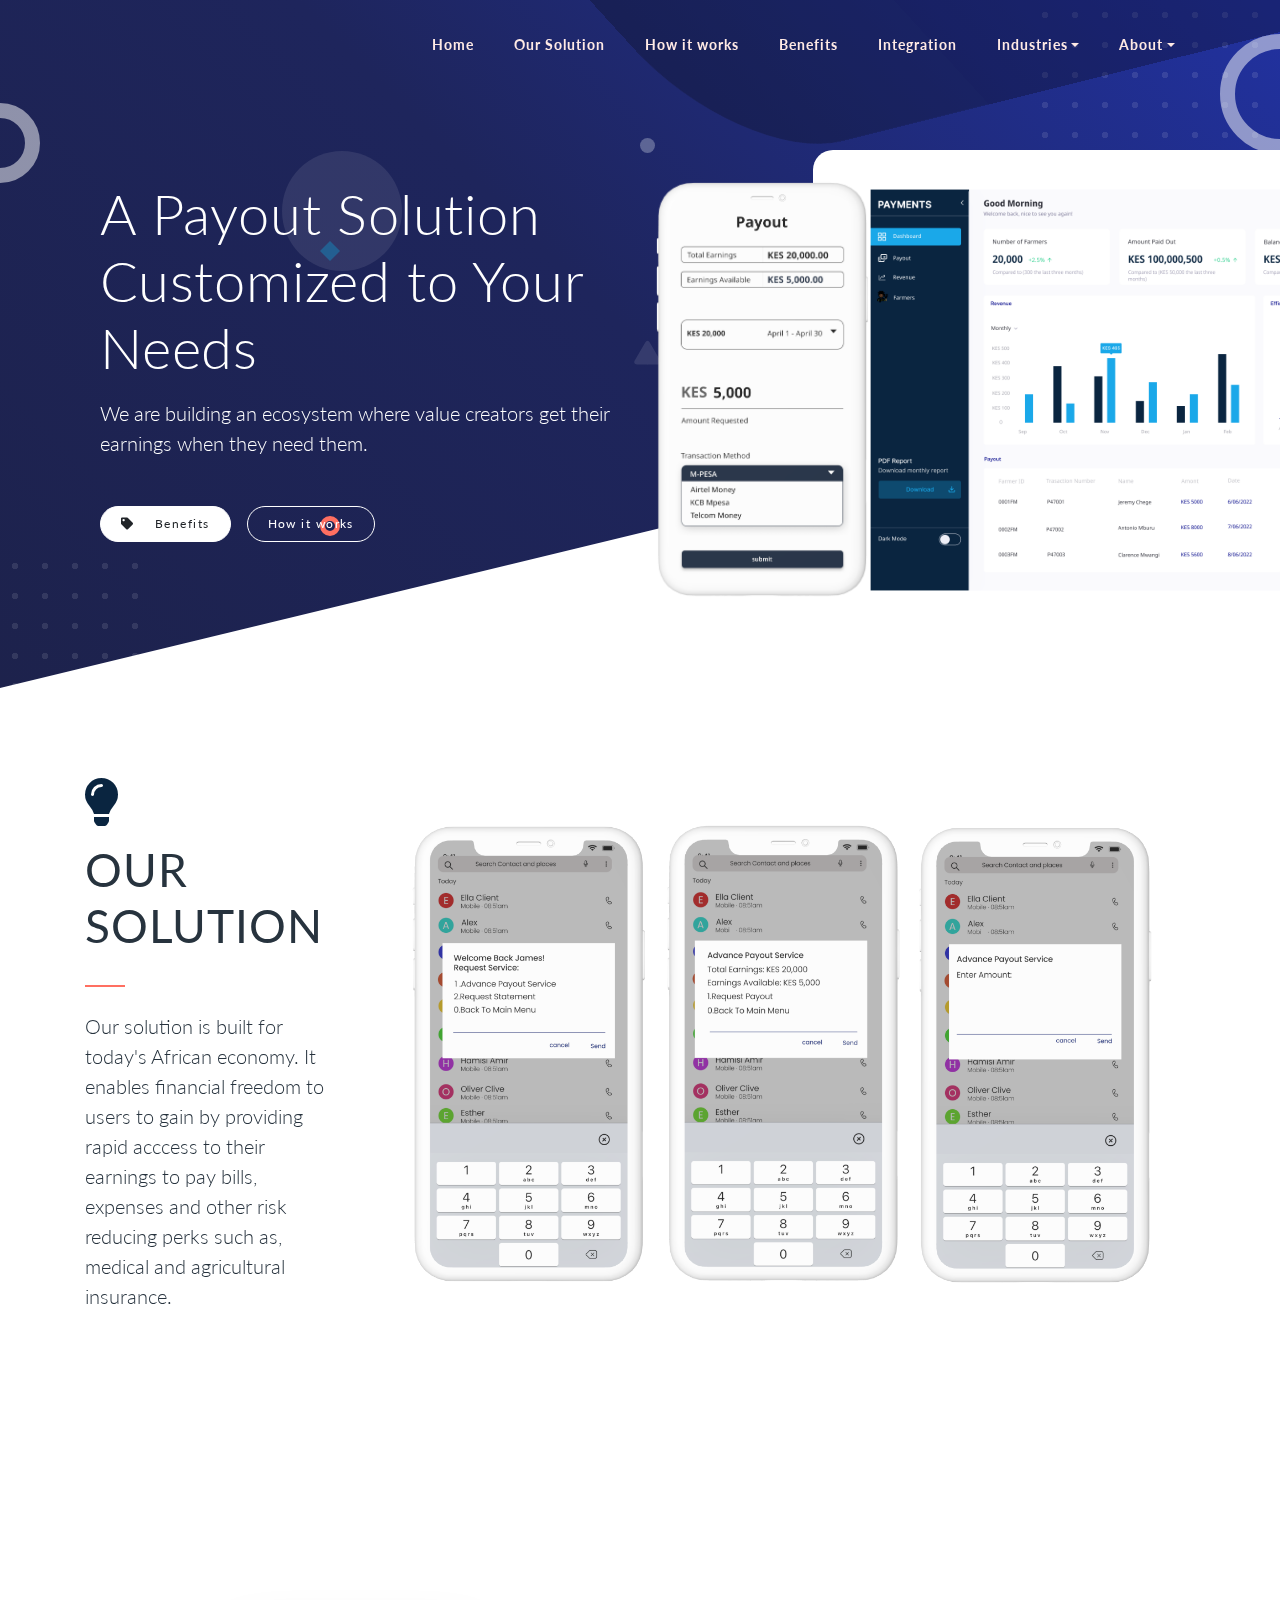
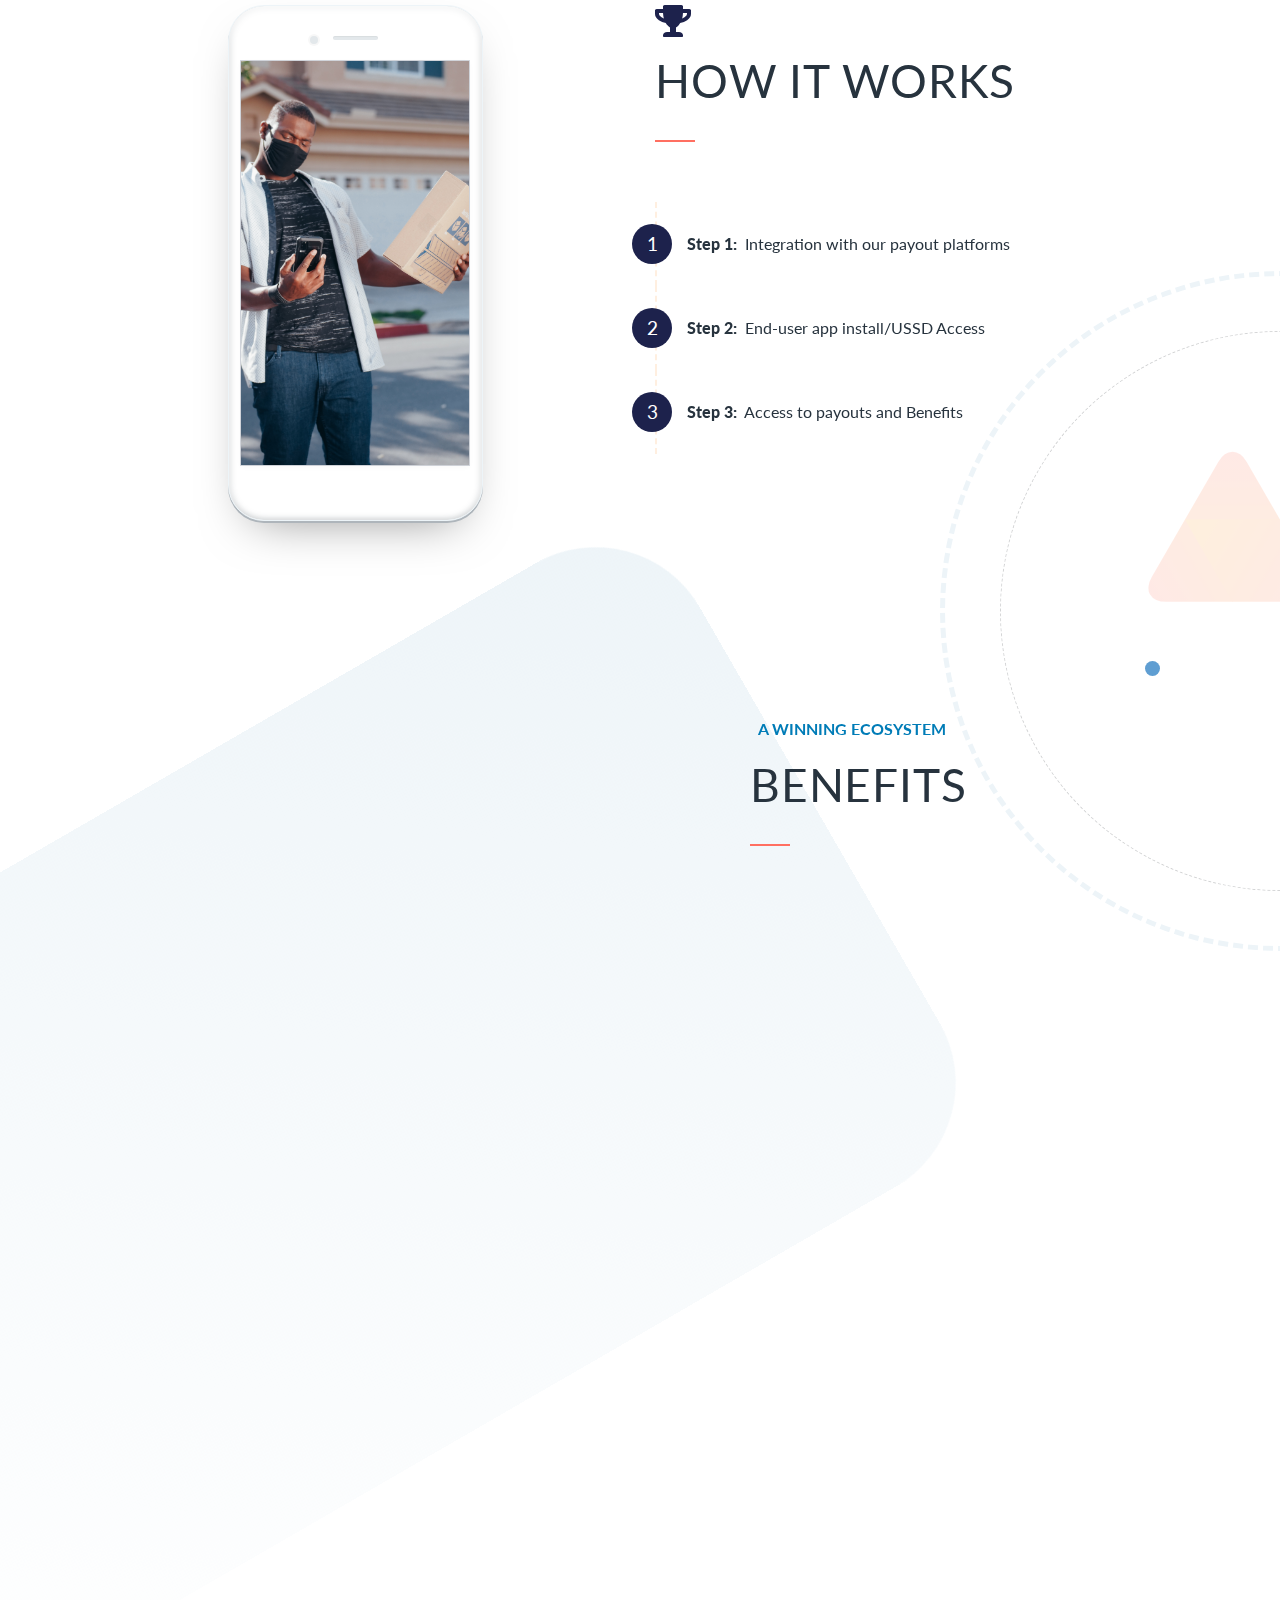
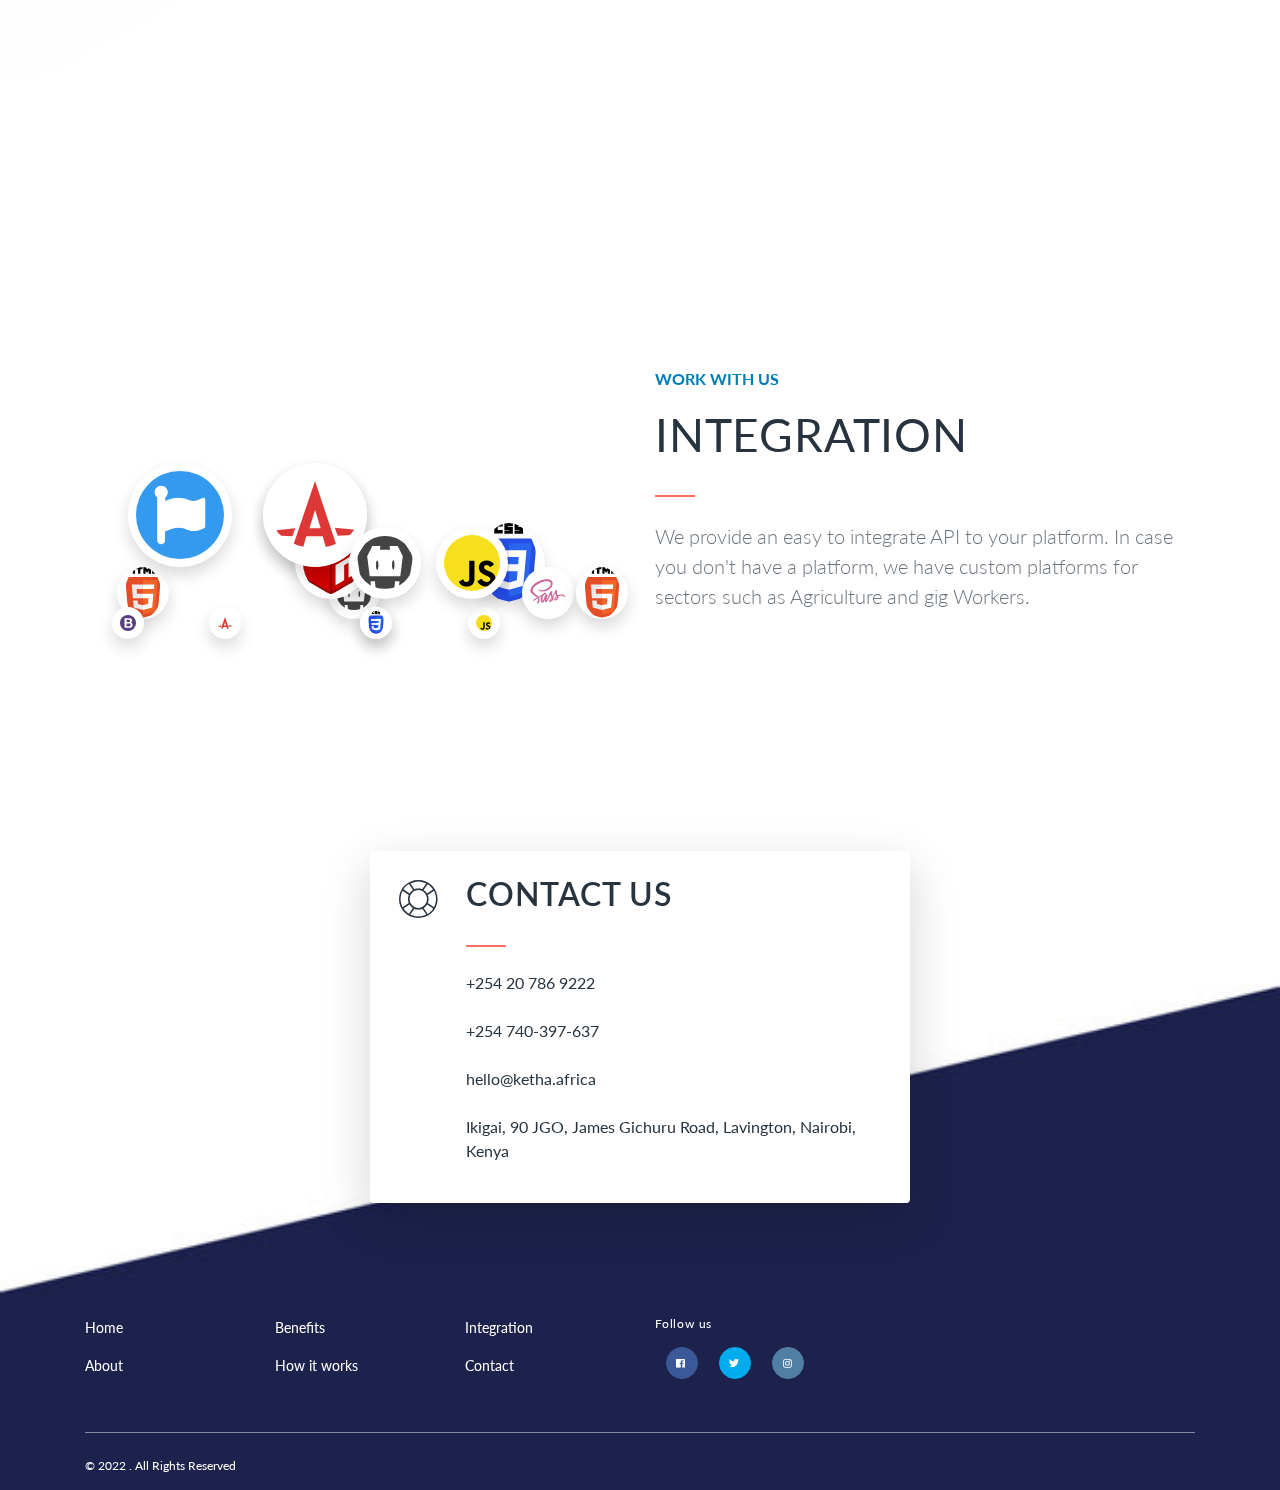
==== commit 7d02efe3: "Update index.html" ====
--- a/index.html
+++ b/index.html
@@ -126,7 +126,7 @@
                             <h1 class="extra-bold display-md-3 font-md">
                                 <span class="d-block display-md-4 light">A Payout Solution<br>
                                     Customized to Your Needs</span></h1>
-                            <p class="lead">We are Building an ecosystem where value creators get their earnings 
+                            <p class="lead">We are building an ecosystem where value creators get their earnings 
                                 when they need them.</p>
                             <nav class="nav mt-5">
                                 <a href="#benefits" class="nav-link mr-3 btn btn btn-rounded btn-contrast scrollto">
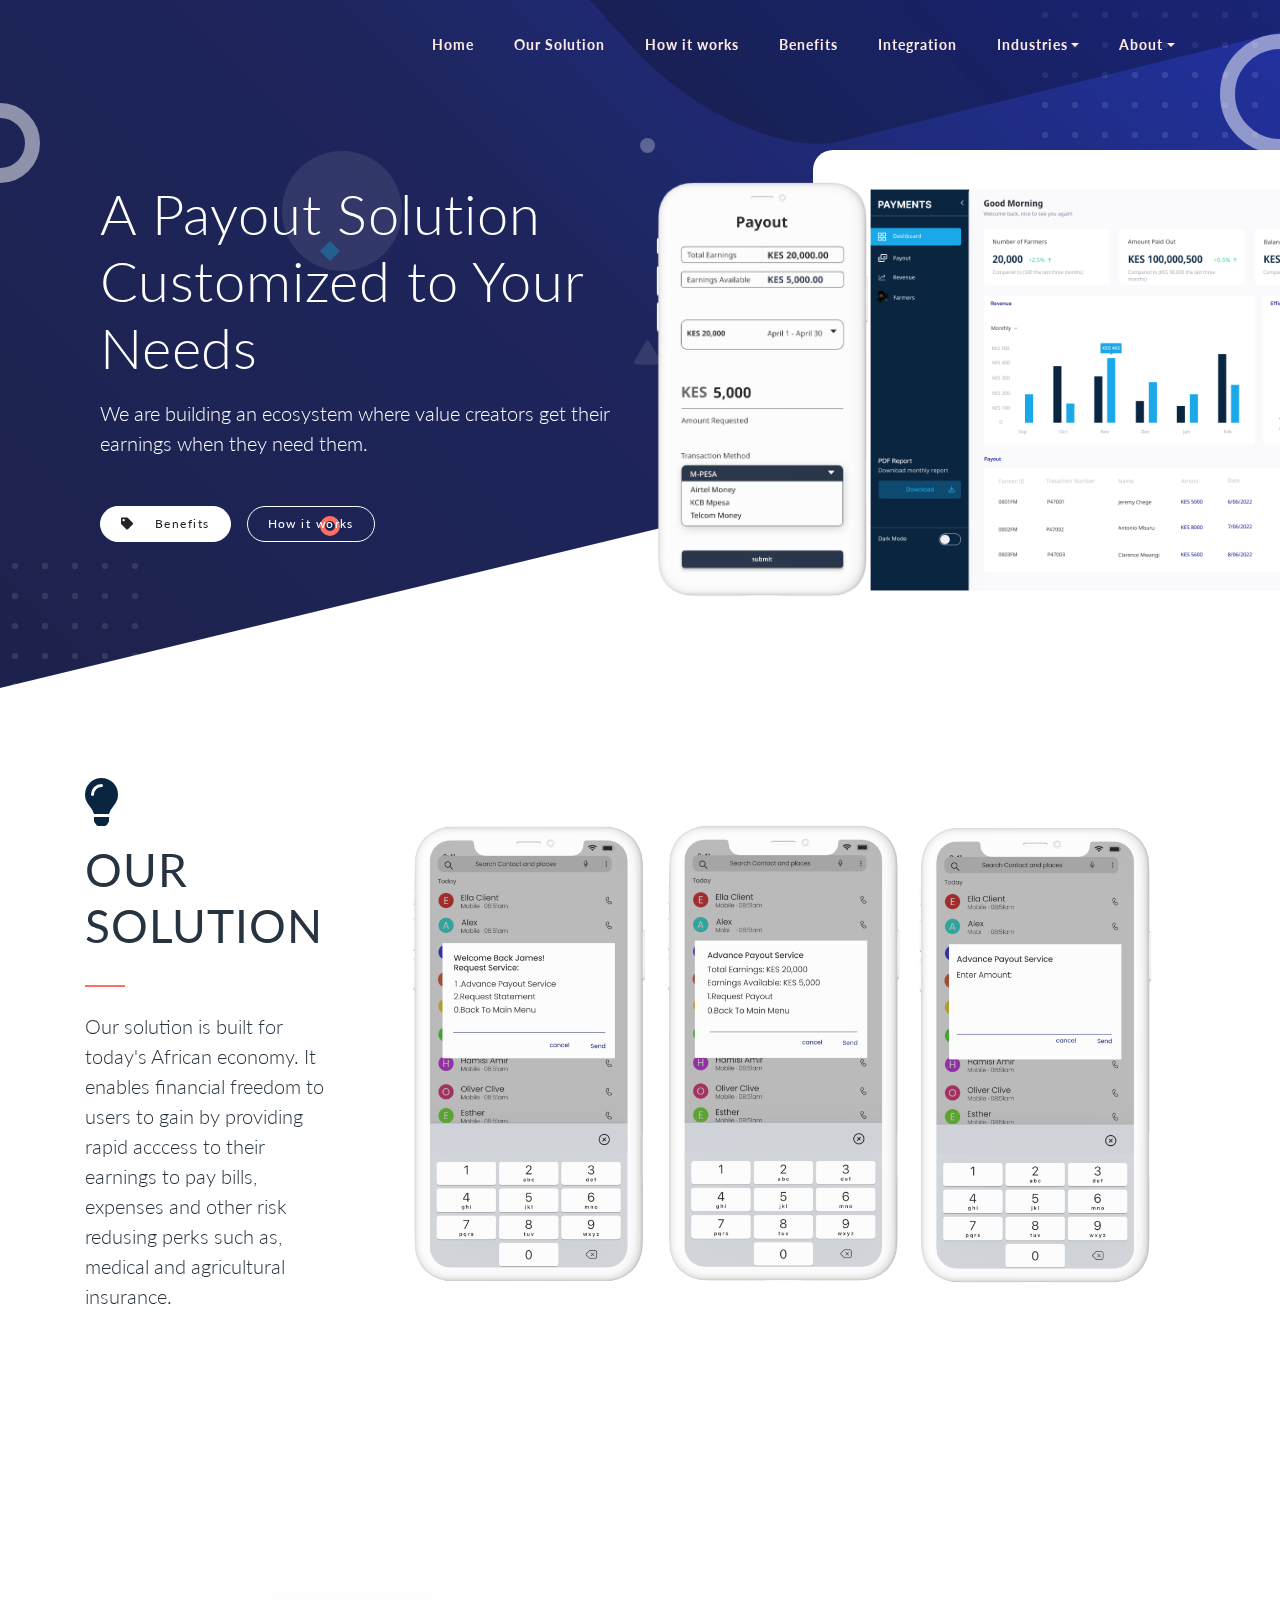
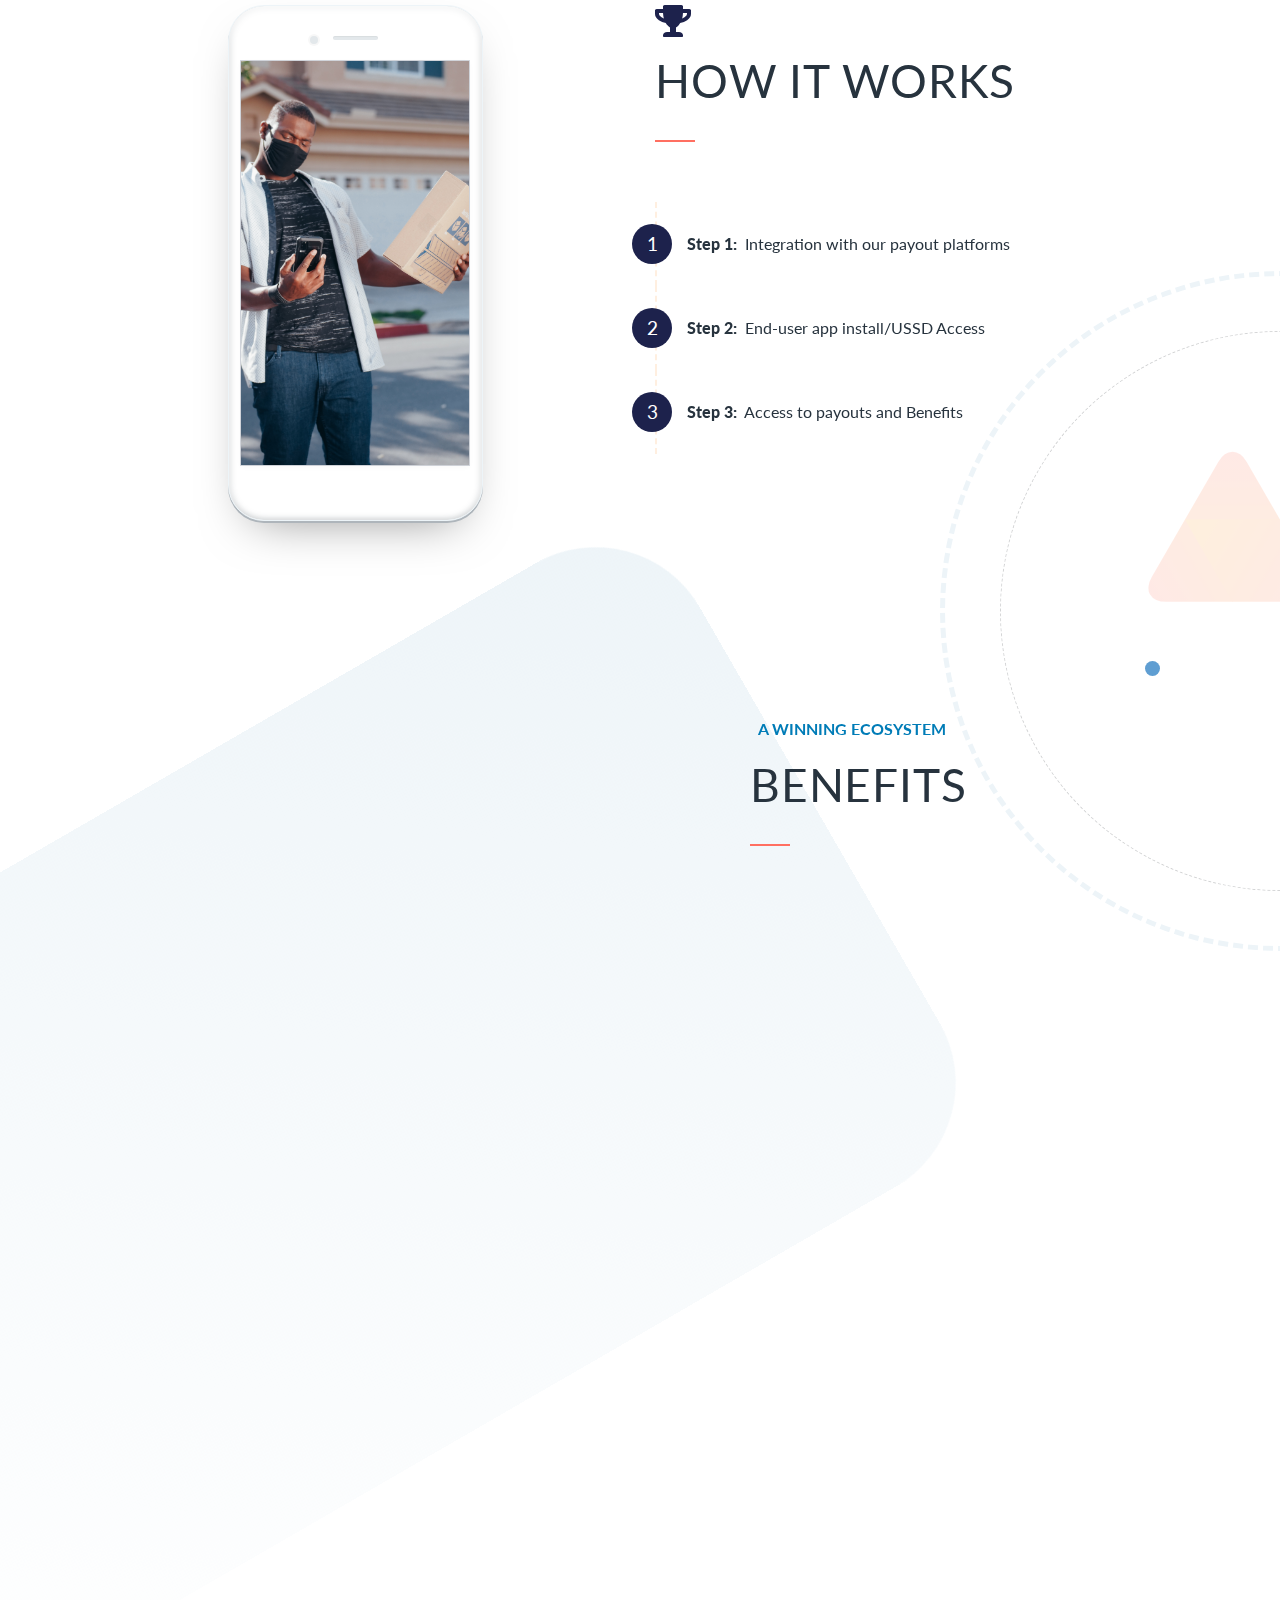
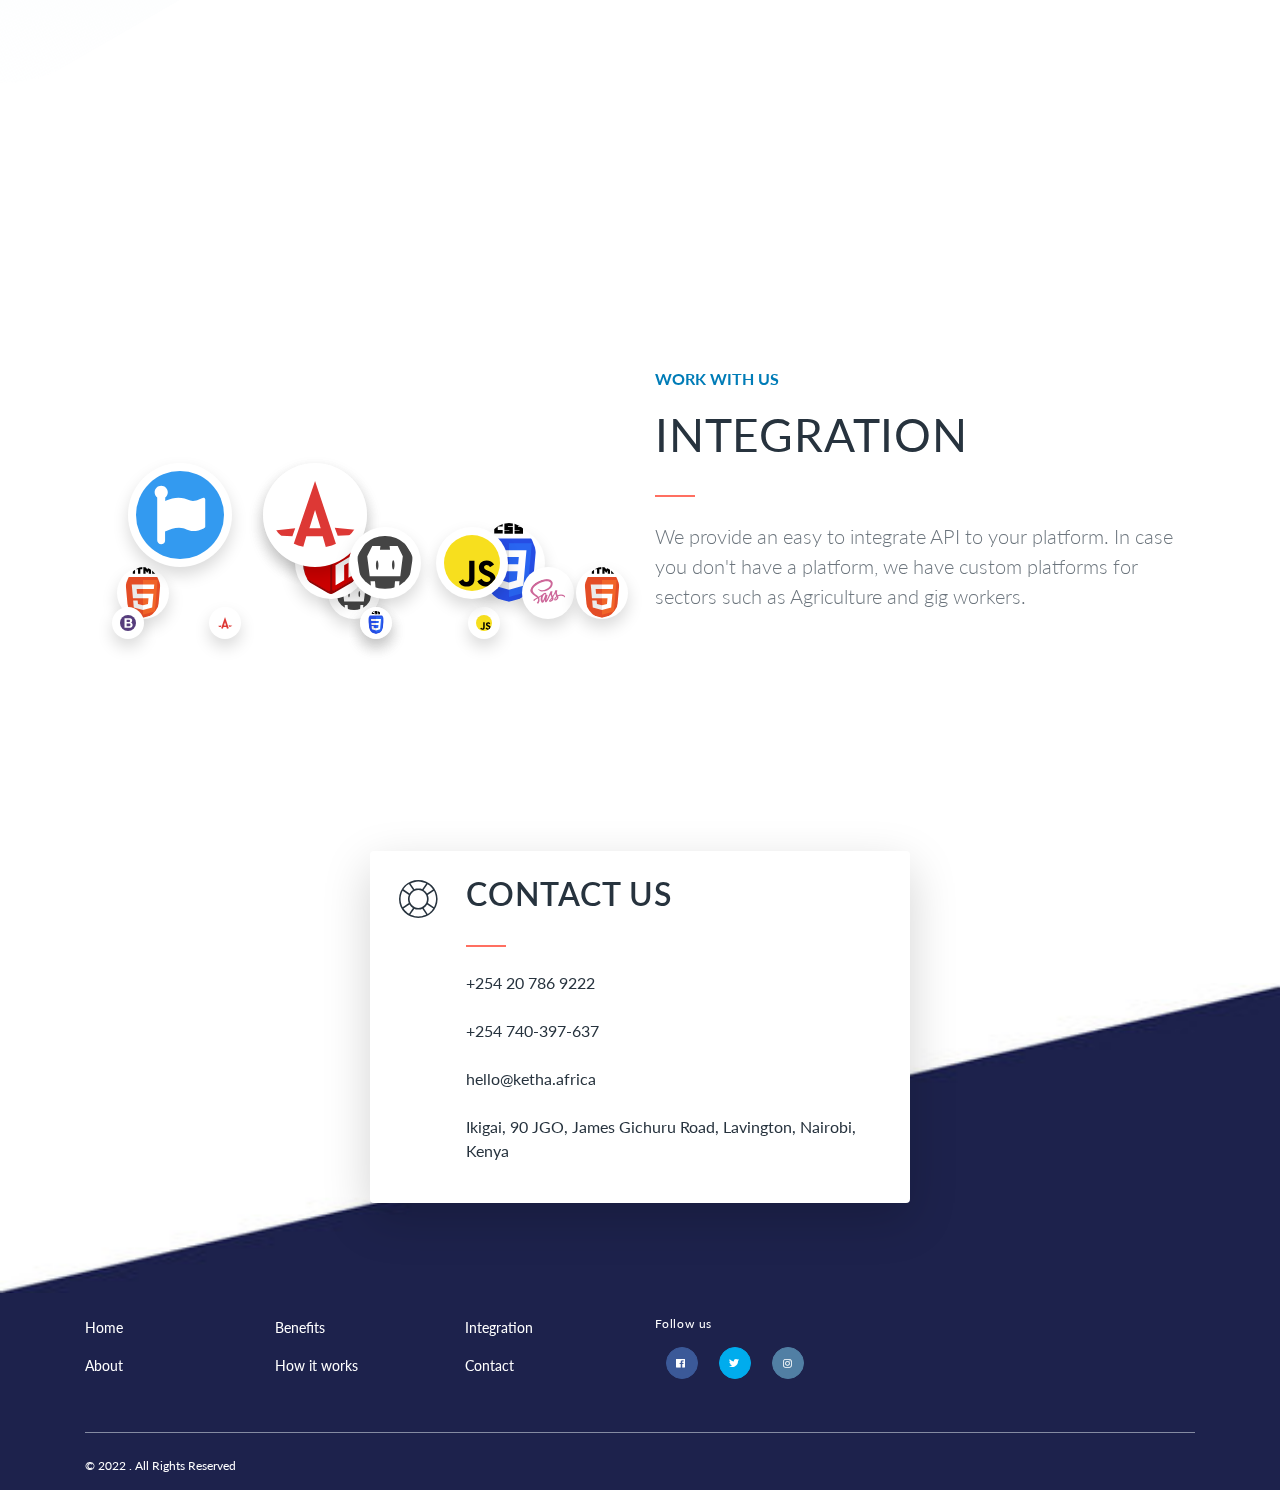
==== commit f13acd90: "Update index.html" ====
--- a/index.html
+++ b/index.html
@@ -195,7 +195,7 @@
 
                                 <p class="lead">Our solution is built for today's African economy. It enables
                                     financial freedom to users to gain by providing rapid acccess to their earnings
-                                    to pay bills, expenses and other risk reducing perks such as, medical
+                                    to pay bills, expenses and other risk redusing perks such as, medical
                                     and agricultural insurance.</p>
                             </div>
                         </div>
@@ -421,7 +421,7 @@
                                 <h2 class="heading-line">INTEGRATION</h2>
                                 <p class="lead text-muted">We provide an easy to integrate API to your
                                     platform. In case you don't have a platform, we have custom platforms for sectors 
-                                    such as Agriculture and gig Workers.</p>
+                                    such as Agriculture and gig workers.</p>
                             </div>
 
                         </div>
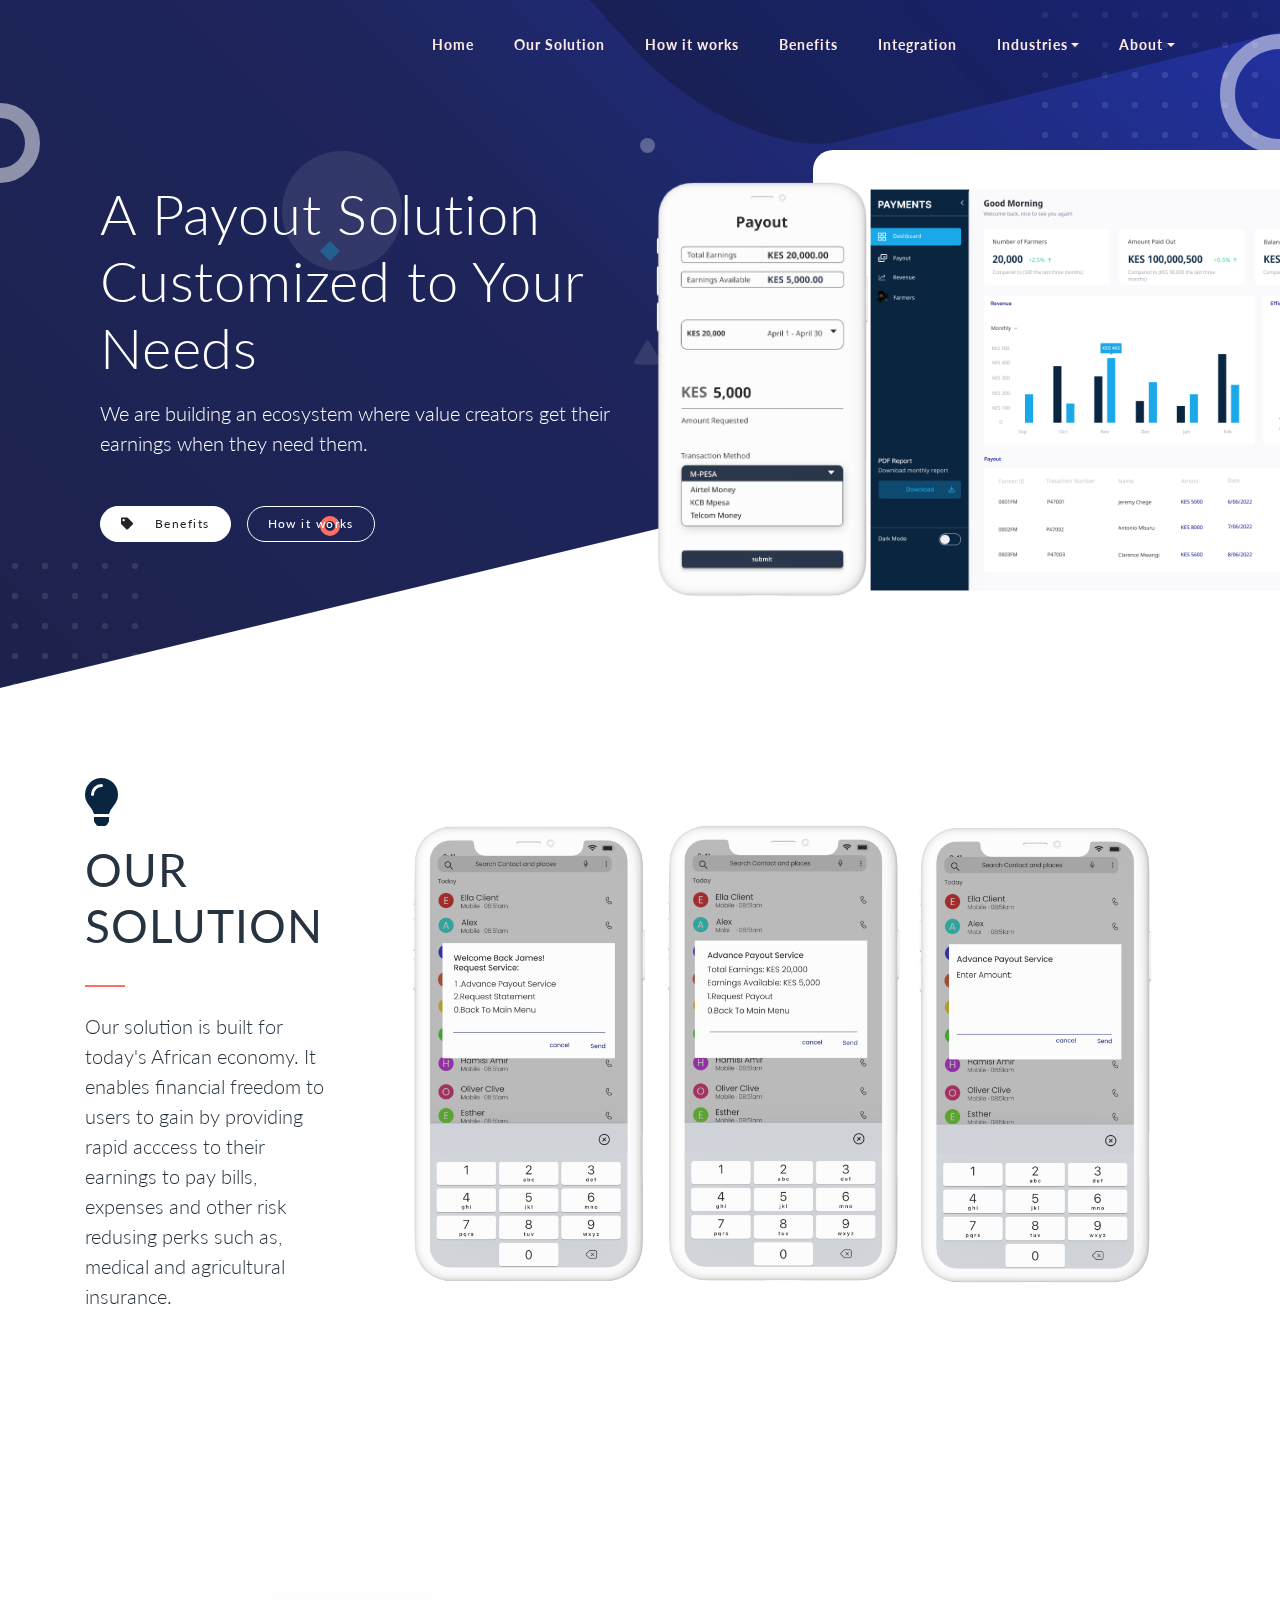
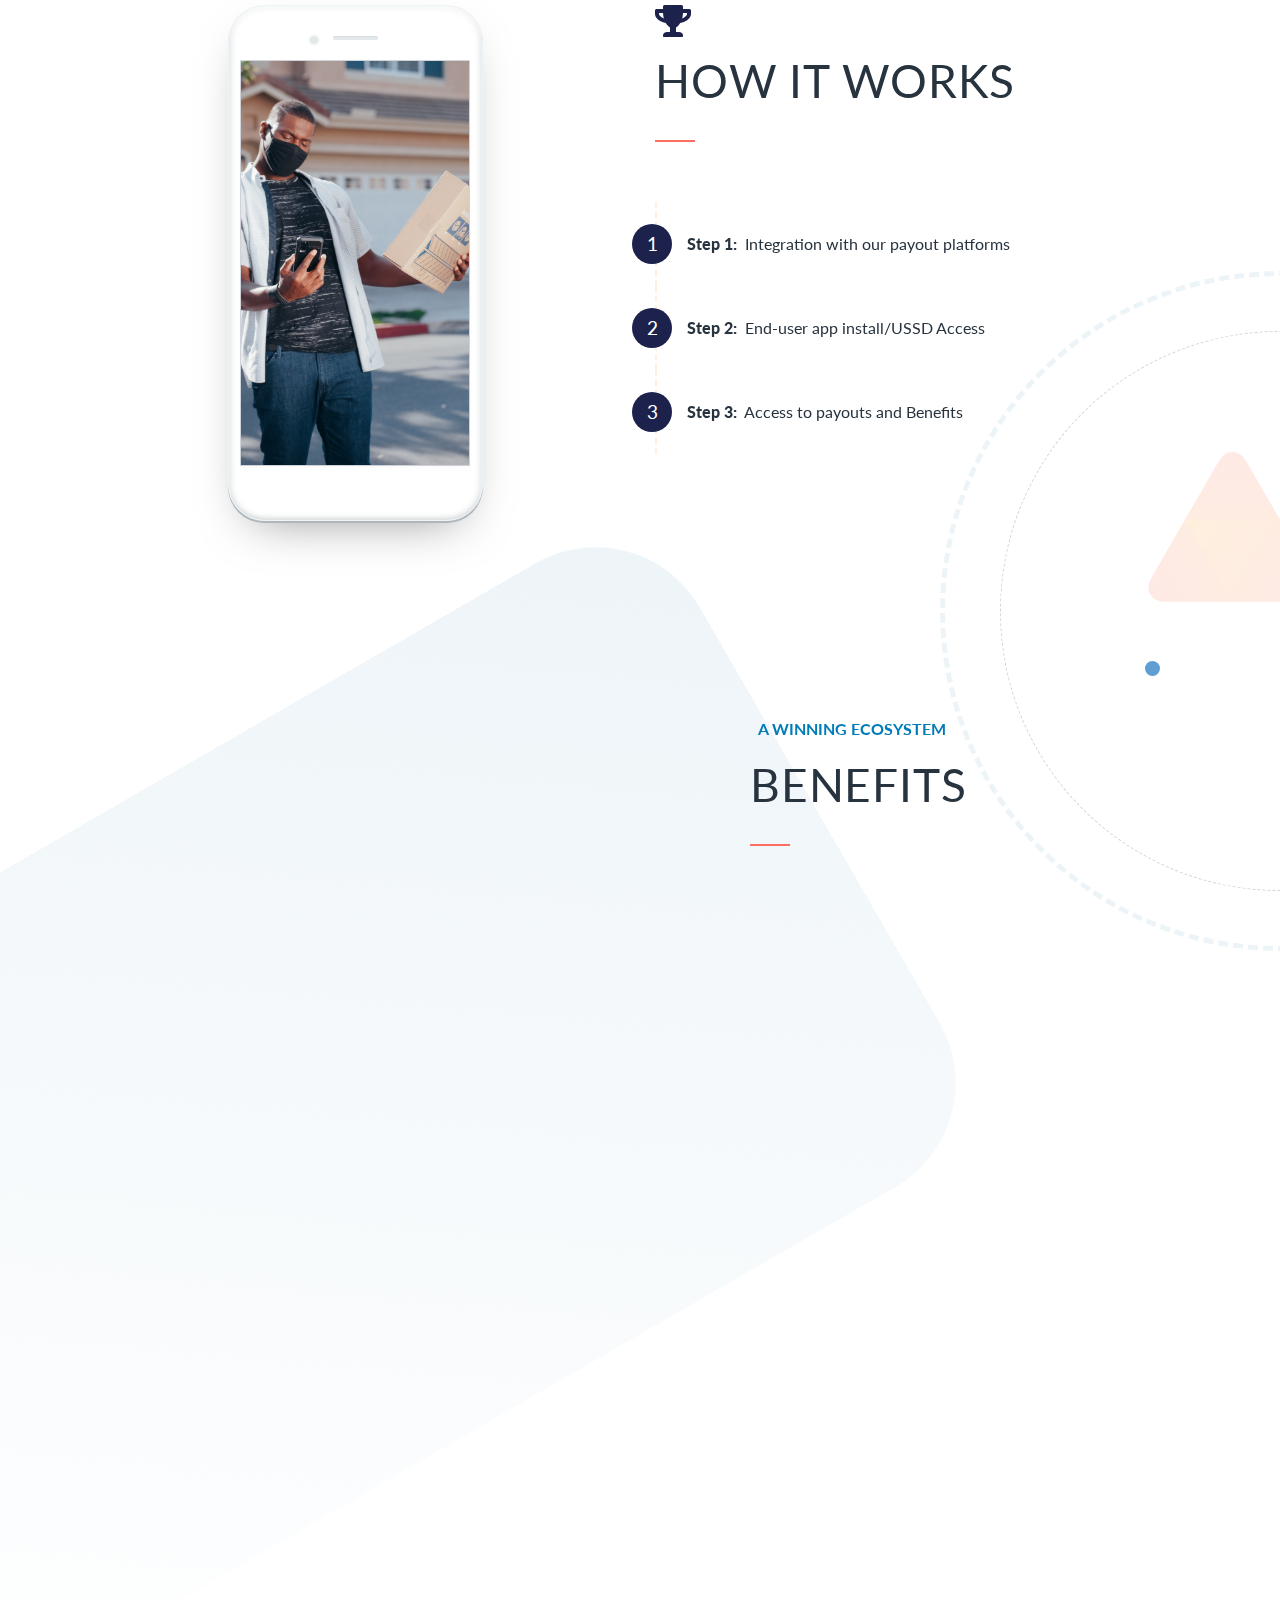
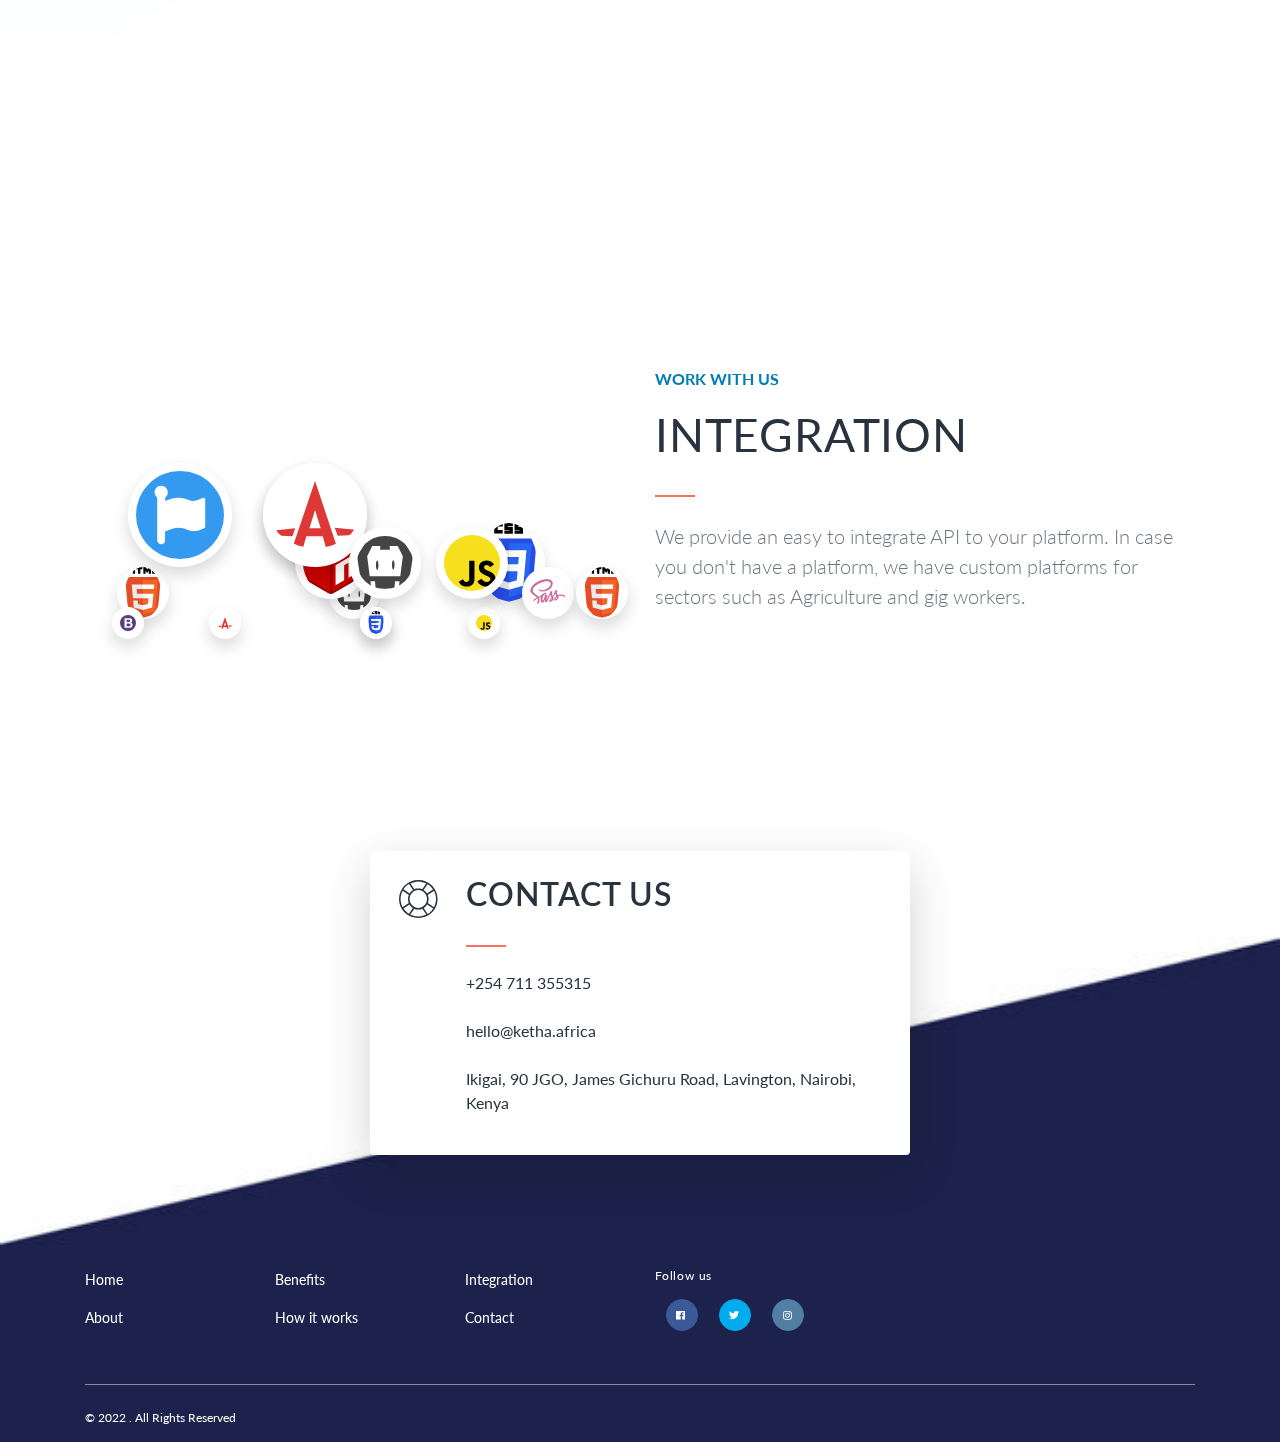
==== commit 070205eb: "Update index.html" ====
--- a/index.html
+++ b/index.html
@@ -5,6 +5,7 @@
         <title>Website</title><meta name="description" content=""><meta name="viewport" content="width=device-width,initial-scale=1"><!-- Place favicon.ico in the root directory --><link rel="apple-touch-icon" href="apple-touch-icon.png"><link rel="icon" href="favicon.ico"><link
             href="https://fonts.googleapis.com/css?family=Lato:100,300,400,600,700,900"
             rel="stylesheet"><link rel="stylesheet" href="css/laapp.min.css?id=z0=3434343">
+            <link rel="stylesheet" href="css/loader.css">
         <style>
             @media only screen and (min-width: 600px) {
                 .hidden-md {
@@ -14,23 +15,29 @@
             @media only screen and (max-width: 600px) {
                 .mobile-padded {
                     padding: 50px 10px 220px !important;
-                    padding-bottom: 220px;
-                    
+
                 }
-                #works{
-                    padding: 0px 40px;
+                #works {
+                    padding: 0 40px;
                 }
-                .hidden-sm{
+                .hidden-sm {
                     display: none;
                 }
-                .img-divs{
+                .img-divs {
                     padding: 10px 20px;
 
                 }
             }
+            
         </style>
     </head>
     <body>
+        <div class="loader" id="loader">
+            <div class="loading_icon">
+                <h2 style="text-align: center;color: #fff;">KETHA</h2>
+                <div class="lds-facebook"><div></div><div></div><div></div></div>
+            </div>
+        </div>
         <!--[if lt IE 8]> <p class="browserupgrade">You are using an
         <strong>outdated</strong> browser. Please <a
         href="http://browsehappy.com/">upgrade your browser</a> to improve your
@@ -126,10 +133,12 @@
                             <h1 class="extra-bold display-md-3 font-md">
                                 <span class="d-block display-md-4 light">A Payout Solution<br>
                                     Customized to Your Needs</span></h1>
-                            <p class="lead">We are building an ecosystem where value creators get their earnings 
-                                when they need them.</p>
+                            <p class="lead">We are building an ecosystem where value creators get their
+                                earnings when they need them.</p>
                             <nav class="nav mt-5">
-                                <a href="#benefits" class="nav-link mr-3 btn btn btn-rounded btn-contrast scrollto">
+                                <a
+                                    href="#benefits"
+                                    class="nav-link mr-3 btn btn btn-rounded btn-contrast scrollto">
                                     <i class="fas fa-tag mr-3"></i>
                                     Benefits
                                 </a>
@@ -195,17 +204,17 @@
 
                                 <p class="lead">Our solution is built for today's African economy. It enables
                                     financial freedom to users to gain by providing rapid acccess to their earnings
-                                    to pay bills, expenses and other risk redusing perks such as, medical
-                                    and agricultural insurance.</p>
+                                    to pay bills, expenses and other risk redusing perks such as, medical and
+                                    agricultural insurance.</p>
                             </div>
                         </div>
                         <div class="col-md-9">
                             <div class="hidden-sm">
                                 <img
-                            src="img/latest/about.png"
-                            alt="..."
-                            class="img-responsive"
-                            style="border-radius: 20px;margin: auto;">
+                                    src="img/latest/about.png"
+                                    alt="..."
+                                    class="img-responsive"
+                                    style="border-radius: 20px;margin: auto;">
                             </div>
                             <div class="hidden-md">
                                 <div class="img-divs">
@@ -419,9 +428,9 @@
                             <div class="section-heading">
                                 <p class="text-alternate text-uppercase bold">Work With Us</p>
                                 <h2 class="heading-line">INTEGRATION</h2>
-                                <p class="lead text-muted">We provide an easy to integrate API to your
-                                    platform. In case you don't have a platform, we have custom platforms for sectors 
-                                    such as Agriculture and gig workers.</p>
+                                <p class="lead text-muted">We provide an easy to integrate API to your platform.
+                                    In case you don't have a platform, we have custom platforms for sectors such as
+                                    Agriculture and gig workers.</p>
                             </div>
 
                         </div>
@@ -446,9 +455,7 @@
 
                                     <p class="mt-4">
 
-                                        +254 20 786 9222<br><br>
-
-                                        +254 740-397-637<br><br>
+                                        +254 711 355315<br><br>
 
                                         hello@ketha.africa<br><br>
 
@@ -515,7 +522,9 @@
         <script
             async="async"
             src="https://www.googletagmanager.com/gtag/js?id=UA-76592740-15"></script>
+            <script src="js/loader.js"></script>
         <script>
+            
             window.dataLayer = window.dataLayer || [];
             function gtag() {
                 dataLayer.push(arguments);
--- a/css/loader.css
+++ b/css/loader.css
@@ -0,0 +1,59 @@
+body {
+    position: relative;
+}
+.loader {
+    position: fixed;
+    top: 0;
+    left: 0;
+    right: 0;
+    bottom: 0;
+    width: 100vw;
+    height: 100vh;
+    background: #1E2459;
+    z-index: 12000;
+    /* display: none; */
+}
+.lds-facebook {
+    display: inline-block;
+    position: relative;
+    width: 80px;
+    height: 80px;
+}
+.lds-facebook div {
+    display: inline-block;
+    position: absolute;
+    left: 8px;
+    width: 16px;
+    background: #fff;
+    animation: lds-facebook 1.2s cubic-bezier(0, 0.5, 0.5, 1) infinite;
+}
+.lds-facebook div:nth-child(1) {
+    left: 8px;
+    animation-delay: -0.24s;
+}
+.lds-facebook div:nth-child(2) {
+    left: 32px;
+    animation-delay: -0.12s;
+}
+.lds-facebook div:nth-child(3) {
+    left: 56px;
+    animation-delay: 0;
+}
+@keyframes lds-facebook {
+    0% {
+        top: 8px;
+        height: 64px;
+    }
+    100%,
+    50% {
+        top: 24px;
+        height: 32px;
+    }
+}
+.loading_icon {
+    position: absolute;
+    top: 50%;
+    left: 50%;
+    transform: translate(-50%, -50%);
+    text-align: center;
+}